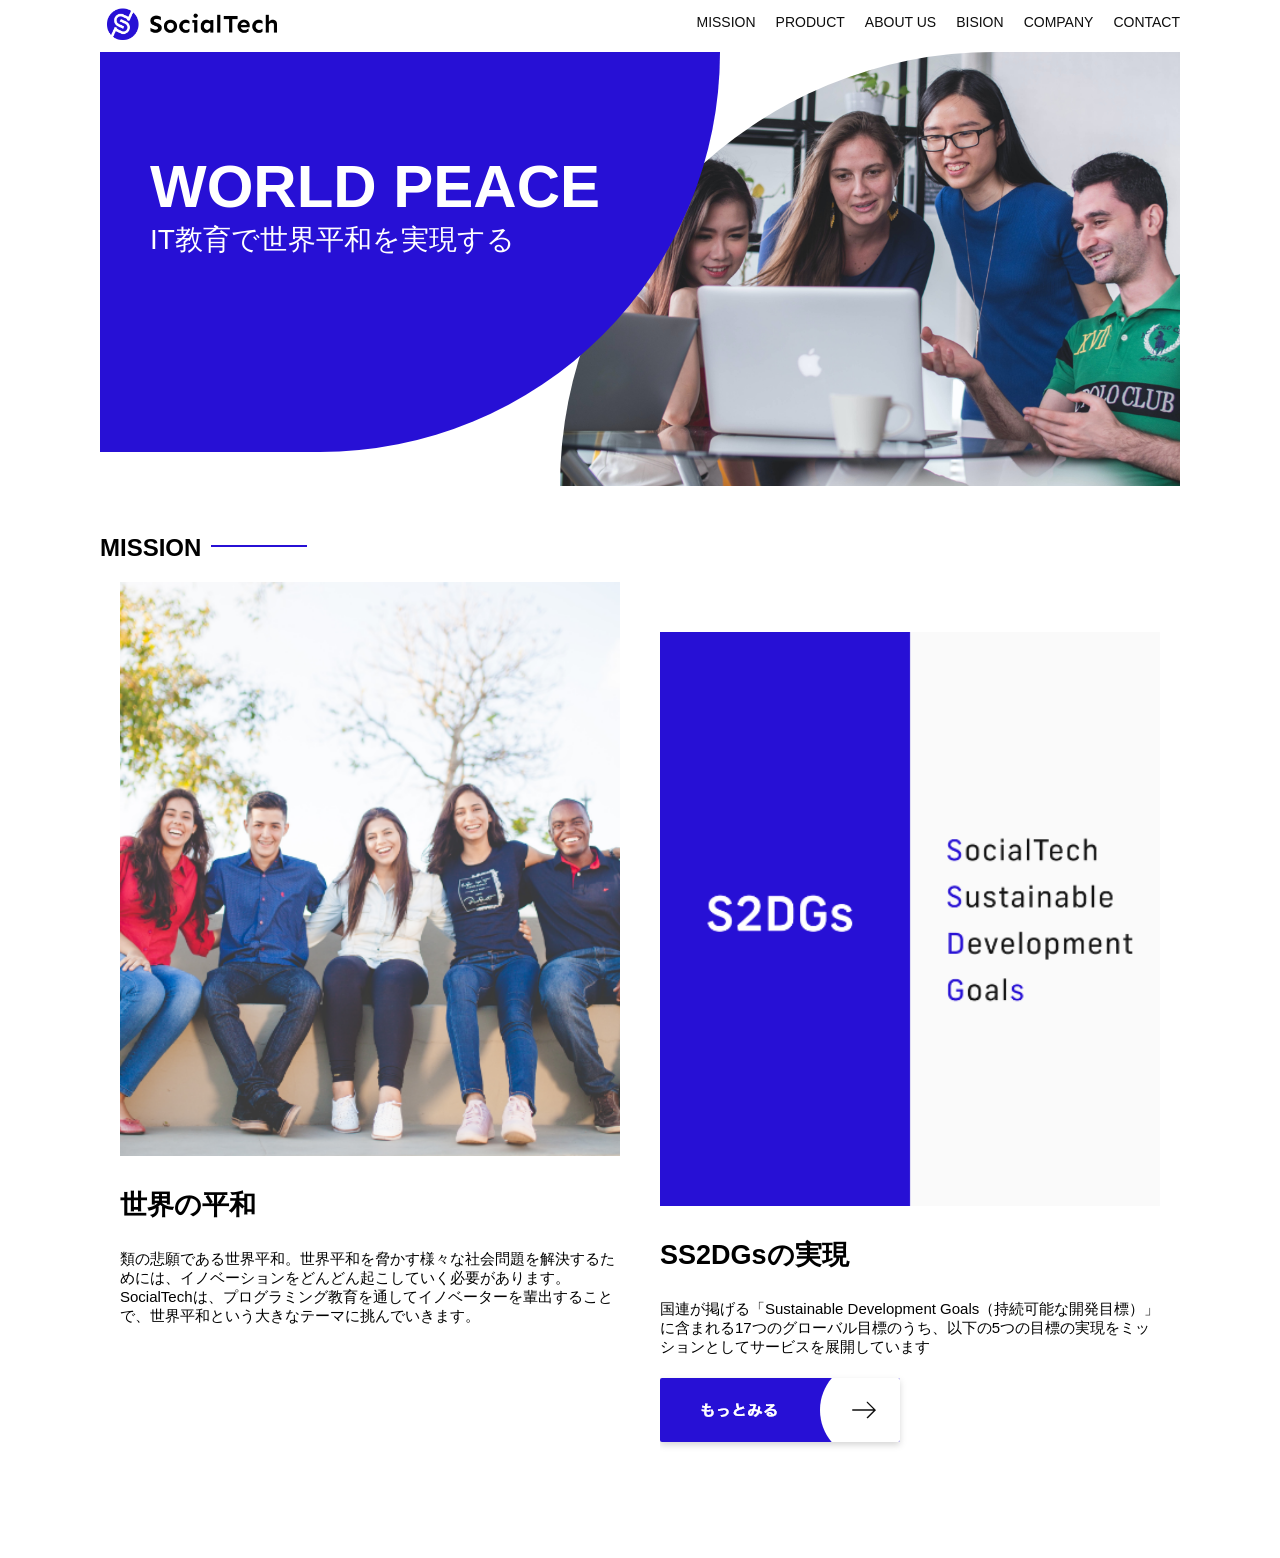
==== socialtech/index.html @ d29bf81c "Add files via upload" ====
<!DOCTYPE html>
<html>
  <head>
    <title>SocialTech</title>
    <meta charset="UTF-8">
    <meta name="description" content="SocialTechはEdTech業界のリーディングカンパニーを目指します。">
    <meta name="viewport" content="width=device-width, initial-scale=1.0">
    <link rel="stylesheet" href="style.css">
  </head>
  <body>
    <header>
      <a href="index.html" id="logo">
        <img src="images/logo.png" alt="トップページに戻る">  
      </a>
      <nav id="nav-pc">
        <ul>
          <li><a href="mission.html">MISSION</a></li>
          <li><a href="product.html">PRODUCT</a></li>
          <li><a href="index.html#aboutus">ABOUT US</a></li>
          <li><a href="index.html#vision">BISION</a></li>
          <li><a href="index.html#company">COMPANY</a></li>
          <li><a href="index.html#contact">CONTACT</a></li>
        </ul>
      </nav>
    </header>
    <main>
      <article>
        <!-- メインビジュアル -->
        <section id="main-visual">
          <div id="main-message">
            <h1>WORLD PEACE</h1>  
            <p>IT教育で世界平和を実現する</p>
          </div>
          <img src="images/index/index-main.png" alt="PCの周りに集まる多国籍の仲間たち">
        </section>
            <!--ミッション-->
        <section id="mission">
          <h2 class="index-h2">MISSION</h2>
          <div id="mission-flex">
            <div>
              <img id="mission-photo" src="images/index/index-mission.png" alt="屋外のベンチで写真を撮影する多国籍の仲間たち">
              <h3>世界の平和</h3>
              <p>
                類の悲願である世界平和。世界平和を脅かす様々な社会問題を解決するためには、イノベーションをどんどん起こしていく必要があります。SocialTechは、プログラミング教育を通してイノベーターを輩出することで、世界平和という大きなテーマに挑んでいきます。
              </p>
            </div>
            <div>
              <img id="s2dgs" src="images/index/s2dgs.png" alt="S2DGs">
              <h3>SS2DGsの実現</h3>
              <p>
                国連が掲げる「Sustainable Development Goals（持続可能な開発目標）」に含まれる17つのグローバル目標のうち、以下の5つの目標の実現をミッションとしてサービスを展開しています
              </p>
              <a href="mission.html">
                <img src="images/button-more.png" alt="もっとみる">
              </a>
            </div>
          </div>
        </section>
      </article>
    </main>

  </body>
</html>
---- socialtech/style.css ----
/* PC,スマホ共通スタイル */
*{
  box-sizing: border-box;
}

p{
  font-size: 15px;
}

body{
  max-width: 1080px;
  margin: 0 auto 0 auto;
  font-family: "Source Sans Pro", "Hiragino Kaku Gothic ProN", Meiryo, Arial, sans-serif;
}
/* ヘッダー */
header{
  display: flex;
  justify-content: space-between;
}
/* ナビゲーションのレイアウト */
#nav-pc{
  font-size: 14px;
}

#nav-pc ul{
  display: flex;
  padding-left: 0;
}
#nav-pc li{
  list-style: none;
}
/* ナビゲーションのリンクの装飾設定 */
#nav-pc a{
  text-decoration: none;
  margin-left: 20px;
  color: #0d0d0d;
}

#nav-pc a:hover{
  text-decoration: underline;
}
/* メインビジュアル*/
#main-visual{
  position:relative;
  height: 400px;
}

#main-message{
  position: absolute;
  top: 0;
  left: 0;
  background-color: #2710d5;
  color: #ffffff; 
  border-radius: 0 0 476px 0;
  max-width: 620px;
  width: 100%;
  height: 100%;
  z-index: 11;
}

#main-message > h1{
  font-size: 60px;
  margin: 100px 0 0 50px;
}
#main-message > p{
  font-size: 28px;
  margin: 0 0 0 50px;
}

#main-visual > img{
  max-width: 620px;
  border-radius: 476px 0 0 0 ;
  position: absolute;
  top: 0;
  right: 0;
  z-index: 10;
}

 /* 見出し */
 h2{
  margin: 40px 0 0 0;
 }

 h2::after{
  content: url("images/line.png");
  margin-left: 10px;
 }

 h3{
  font-size: 27px;
 }

 #mission{
  margin: 80px auto;
 }

 #mission-flex{
  display: flex;
 }

 #mission-flex >div{
  width: 50%;
  margin: 20px;
 }

#mission-photo{
  width: 100%;
}

#s2dgs{
  margin-top:50px;
  width: 100%;
}
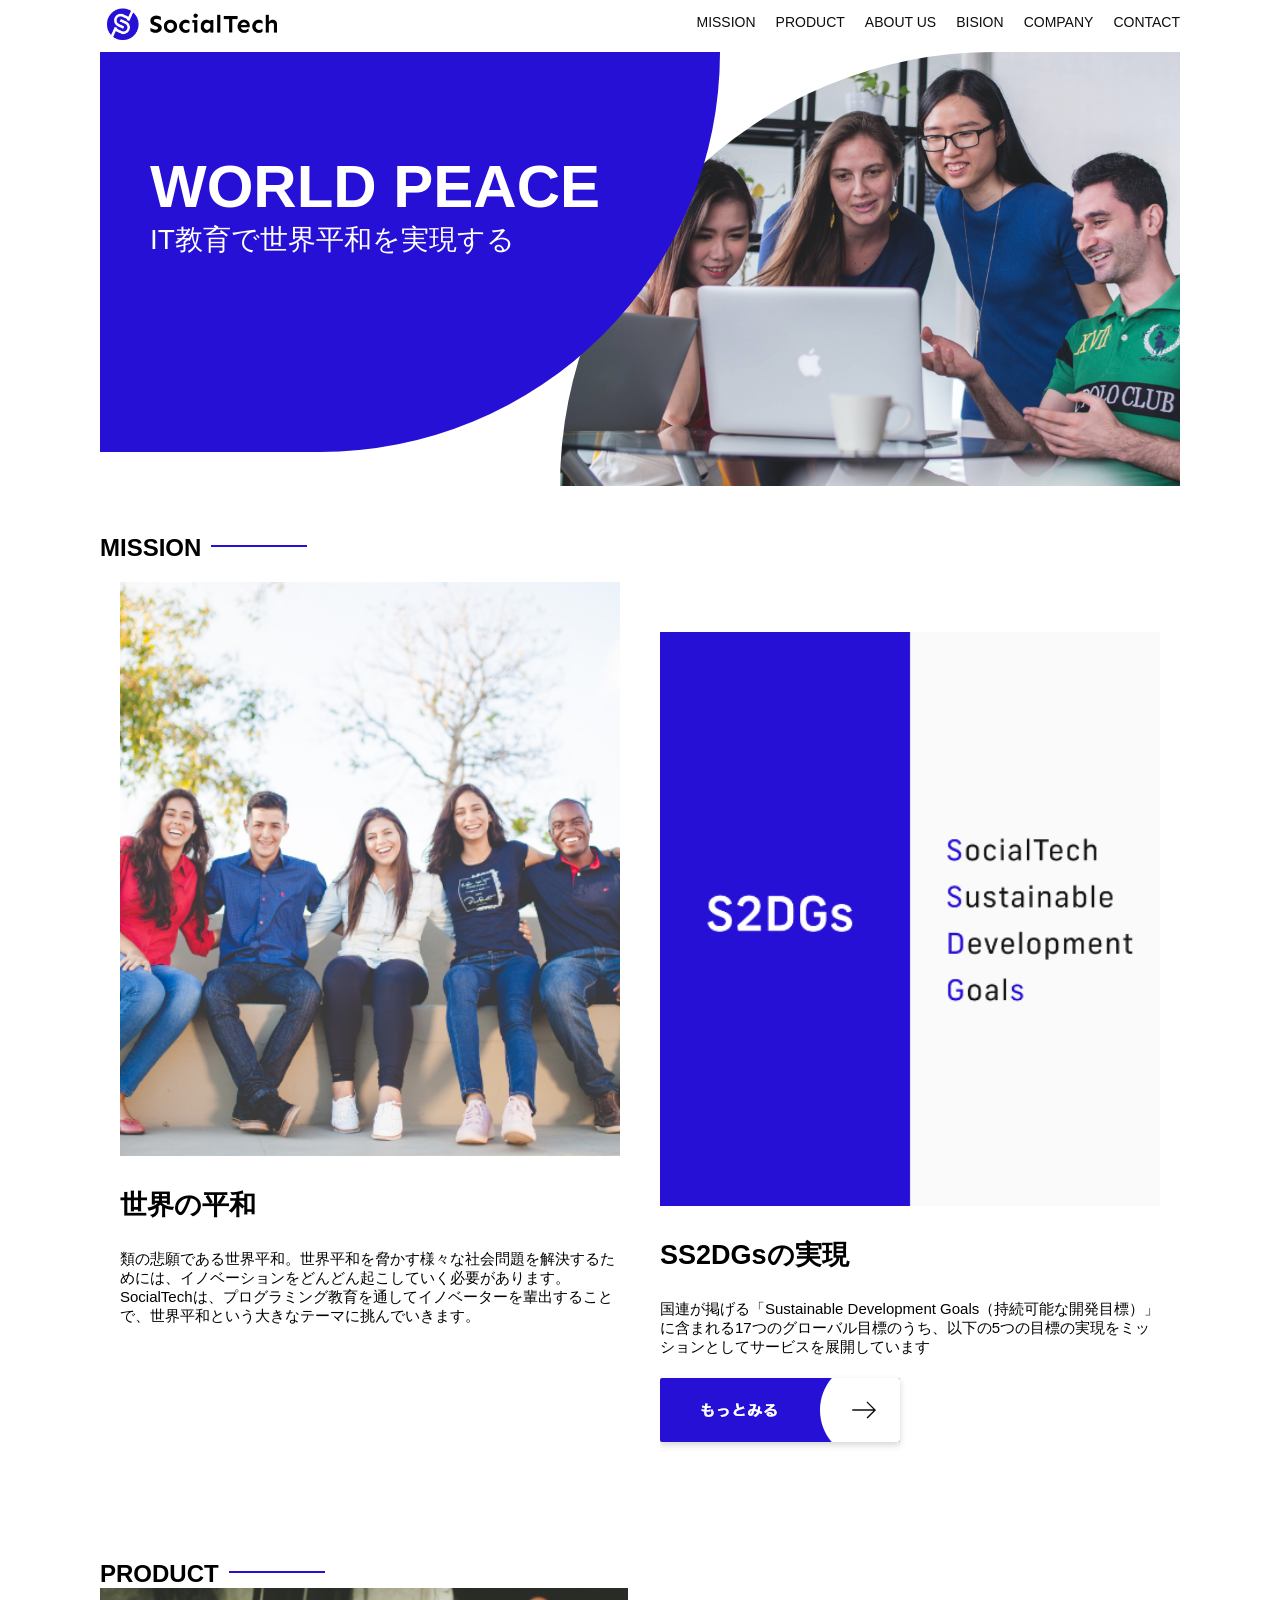
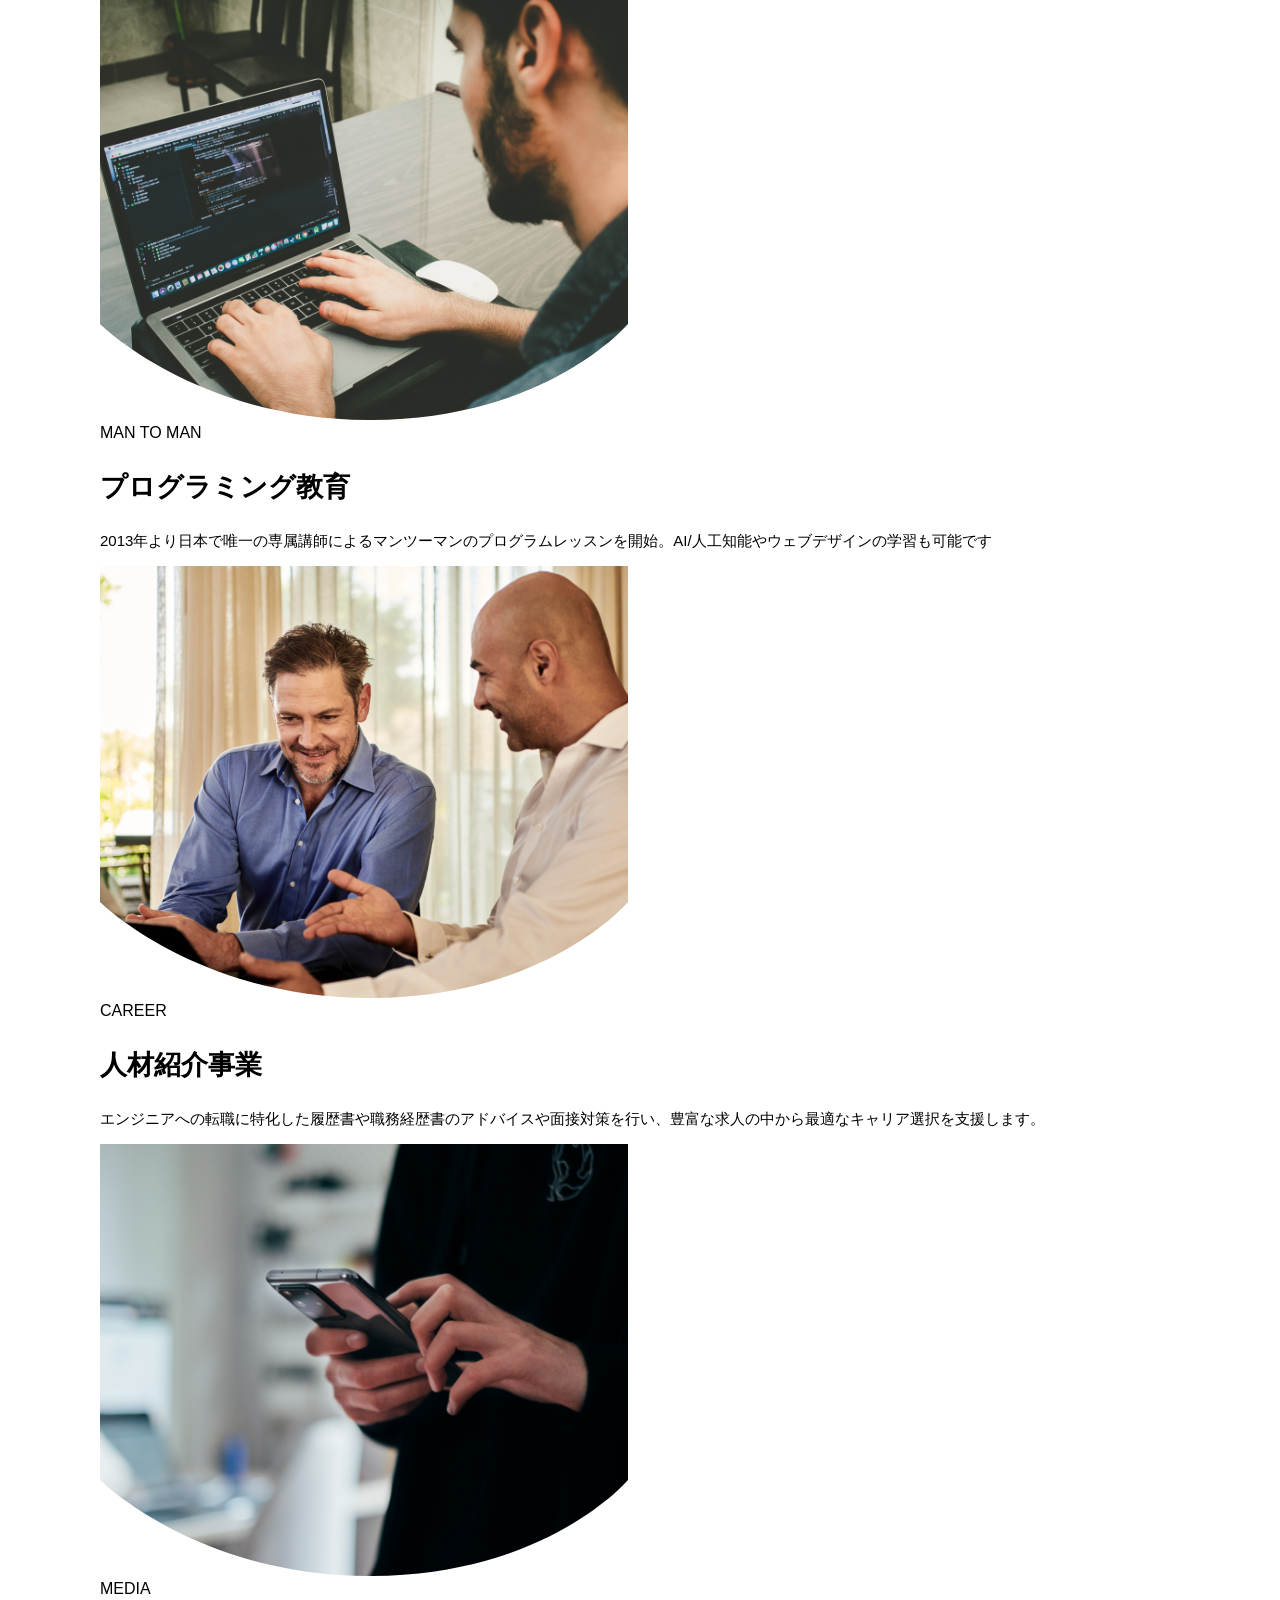
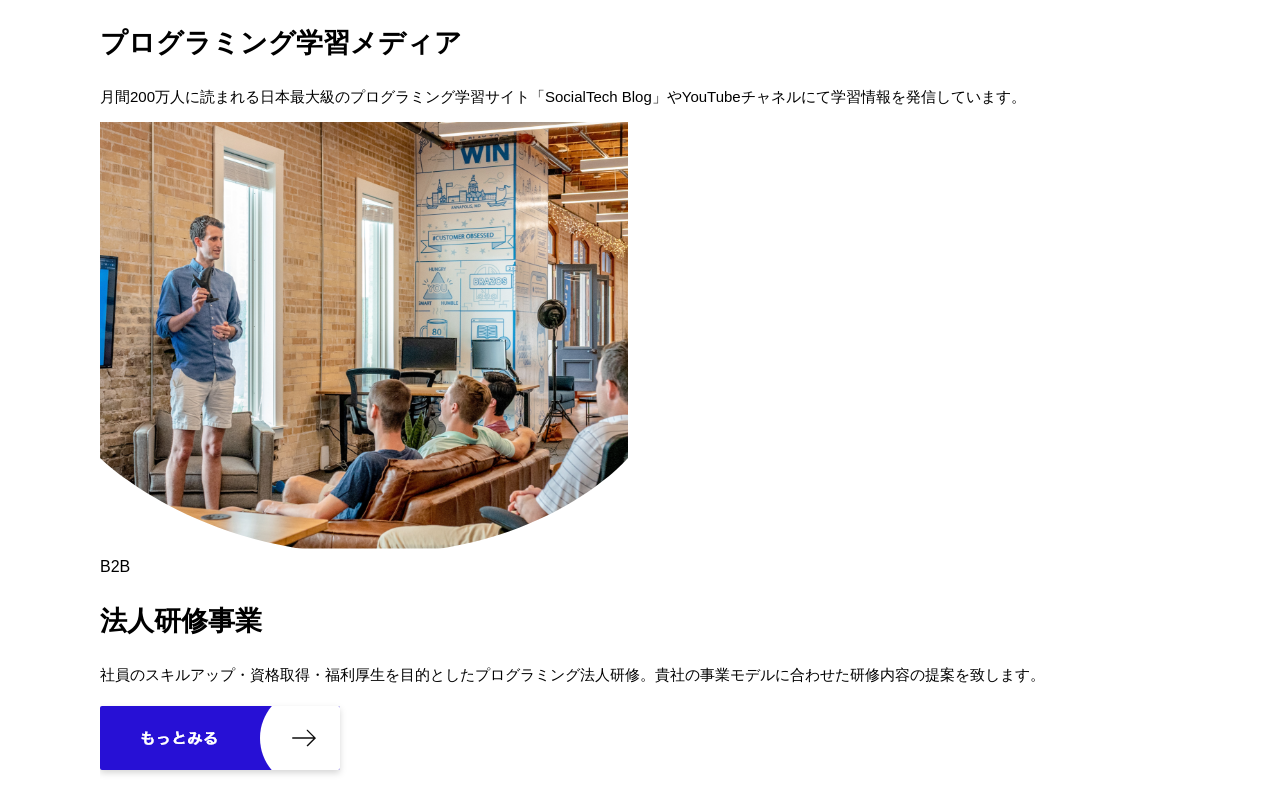
==== commit 117014c2: "プロダクト更新index.html" ====
--- a/socialtech/index.html
+++ b/socialtech/index.html
@@ -56,8 +56,55 @@
             </div>
           </div>
         </section>
+        <!--プロダクト-->
+        <section id="product">
+          <h2 class="index-h2">PRODUCT</h2>
+          <div class="product-flex">
+            <div id="product-left">
+              <div>
+                <img class="product-photo" src="images/index/index-mantoman.png" alt="PCでコードを書く男性">
+                <div class="product-explain">
+                  <span>MAN TO MAN</span>
+                  <h3>プログラミング教育</h3>
+                  <p>2013年より日本で唯一の専属講師によるマンツーマンのプログラムレッスンを開始。AI/人工知能やウェブデザインの学習も可能です</p>
+                </div>
+              </div>
+              <div>
+                <img class="product-photo" src="images/index/index-career.png" alt="笑顔で話し合う男性">
+                <div class="product-explain">
+                  <span>CAREER</span>
+                  <h3>人材紹介事業</h3>
+                  <p>エンジニアへの転職に特化した履歴書や職務経歴書のアドバイスや面接対策を行い、豊富な求人の中から最適なキャリア選択を支援します。</p>
+                </div>
+              </div>
+            </div>
+            <div id="product-right">
+              <div>
+                <img class="product-photo" src="images/index/index-media.png" alt="スマートフォンを操作する人">
+                <div class="product-explain">
+                  <span>MEDIA</span>
+                  <h3>プログラミング学習メディア</h3>
+                  <p>月間200万人に読まれる日本最大級のプログラミング学習サイト「SocialTech Blog」やYouTubeチャネルにて学習情報を発信しています。</p>
+                </div>
+              </div>
+              <div>
+                <img class="product-photo" src="images/index/index-b2b.png" alt="講演中の男性とそれを聴く人々">
+                <div class="product-explain">
+                  <span>B2B</span>
+                  <h3>法人研修事業</h3>
+                  <p>社員のスキルアップ・資格取得・福利厚生を目的としたプログラミング法人研修。貴社の事業モデルに合わせた研修内容の提案を致します。</p>
+                </div>
+              </div>
+            </div>
+          </div>
+          <div id="product-more">
+            <a href="product.html">
+              <img src="images/button-more.png" alt="もっとみる">
+            </a>
+          </div>
+        </section>
       </article>
     </main>
 
   </body>
-</html>+</html>
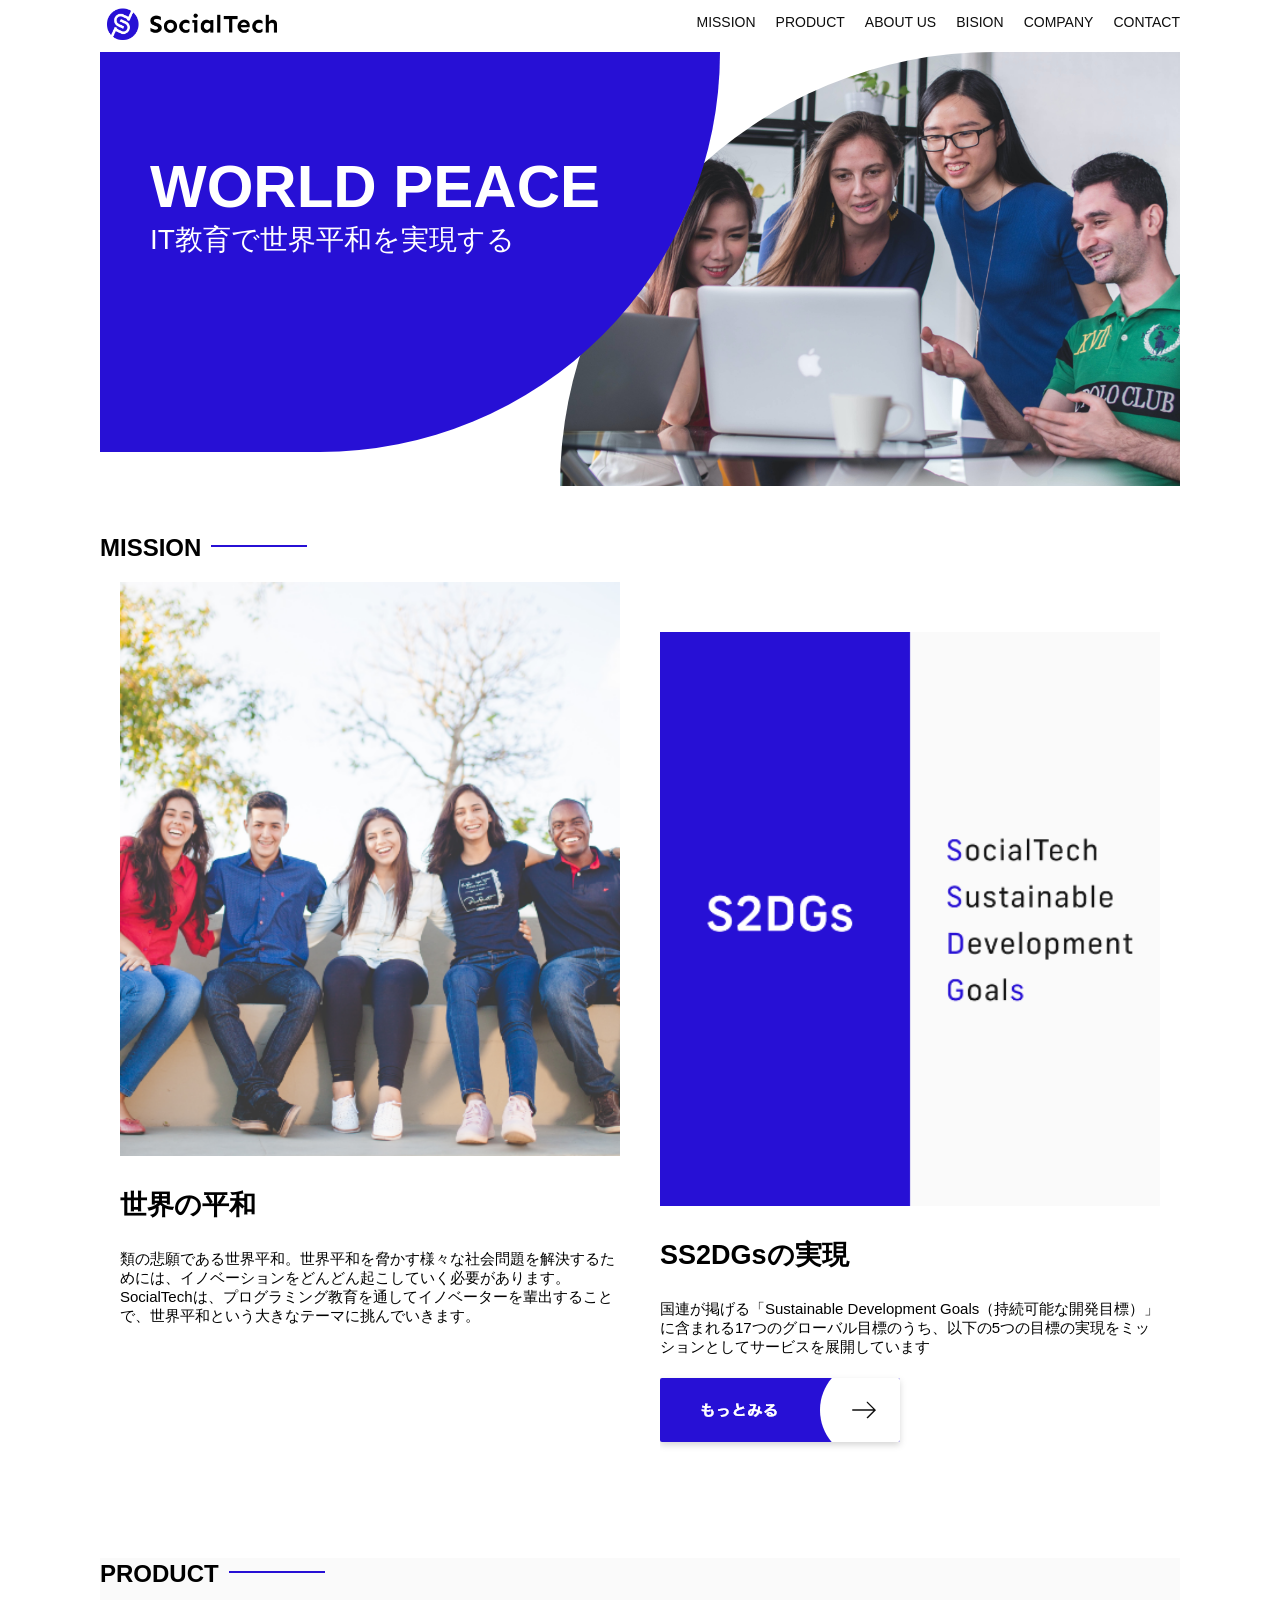
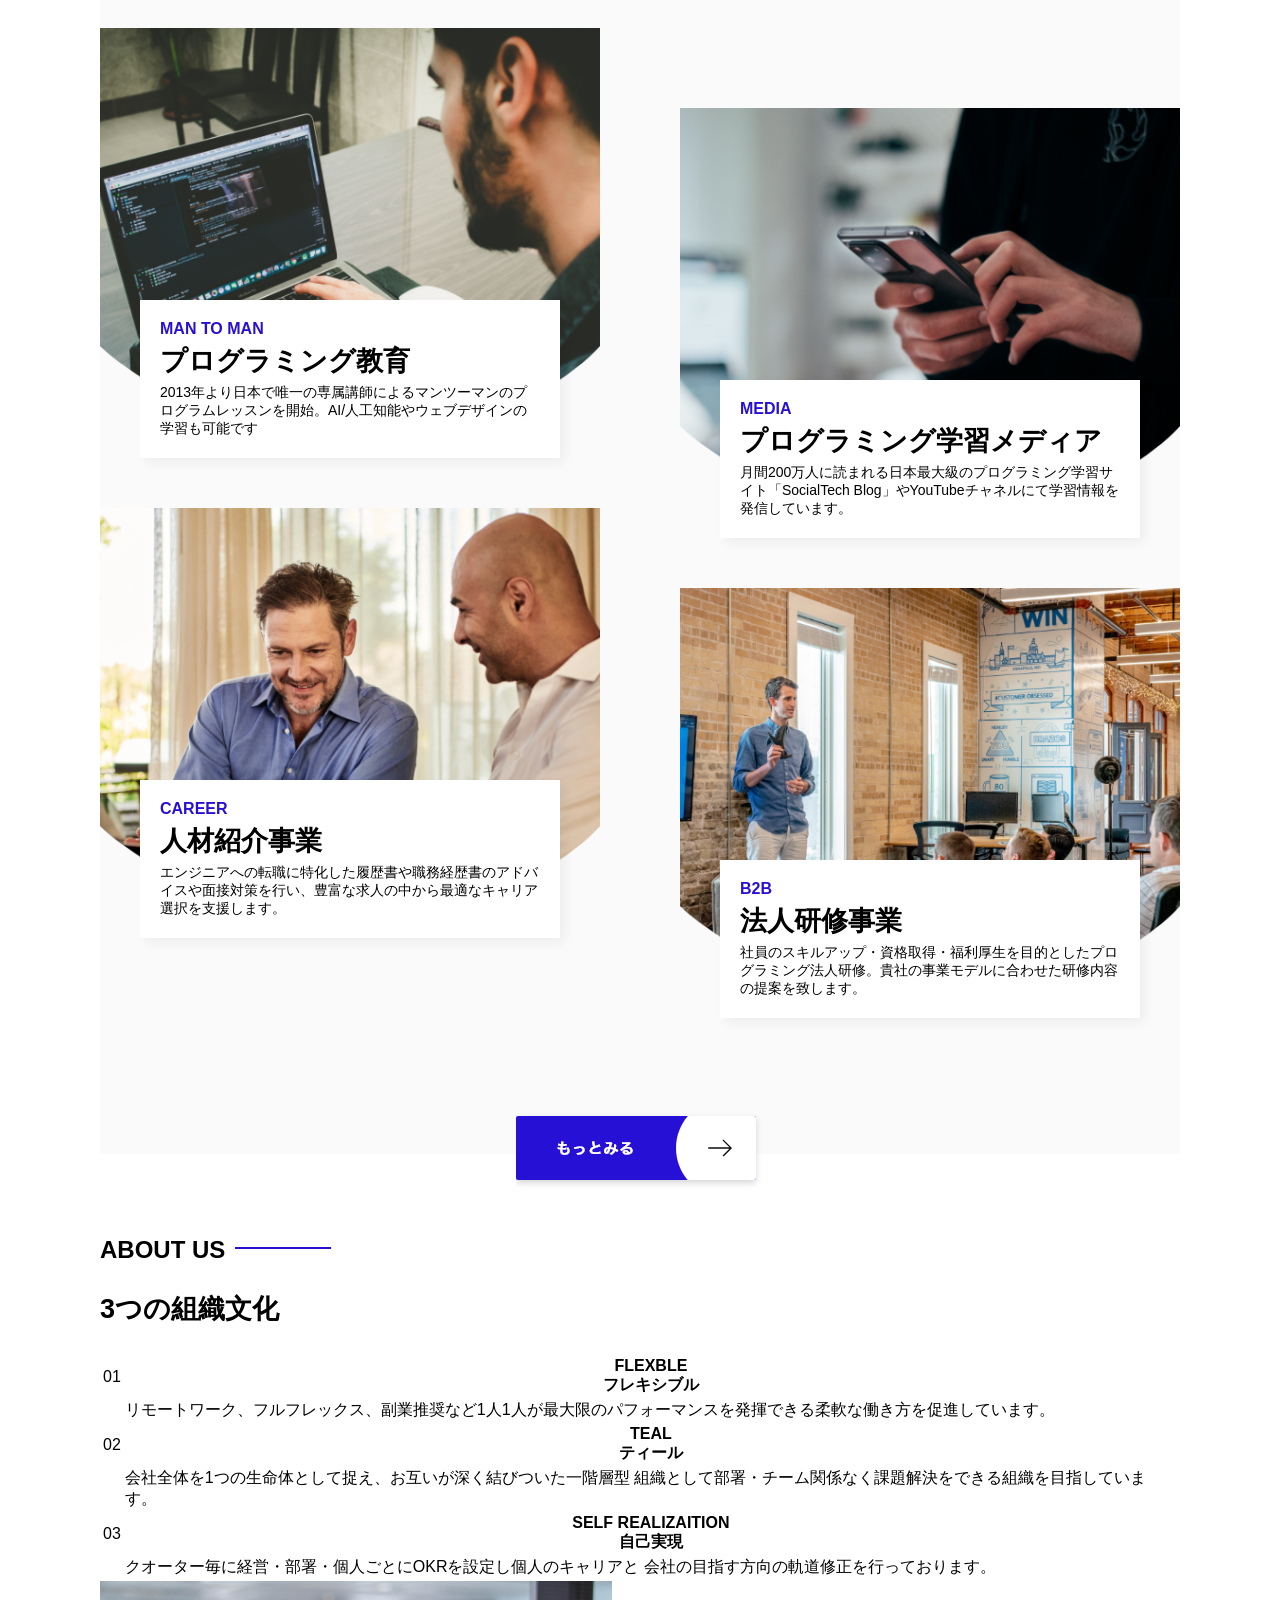
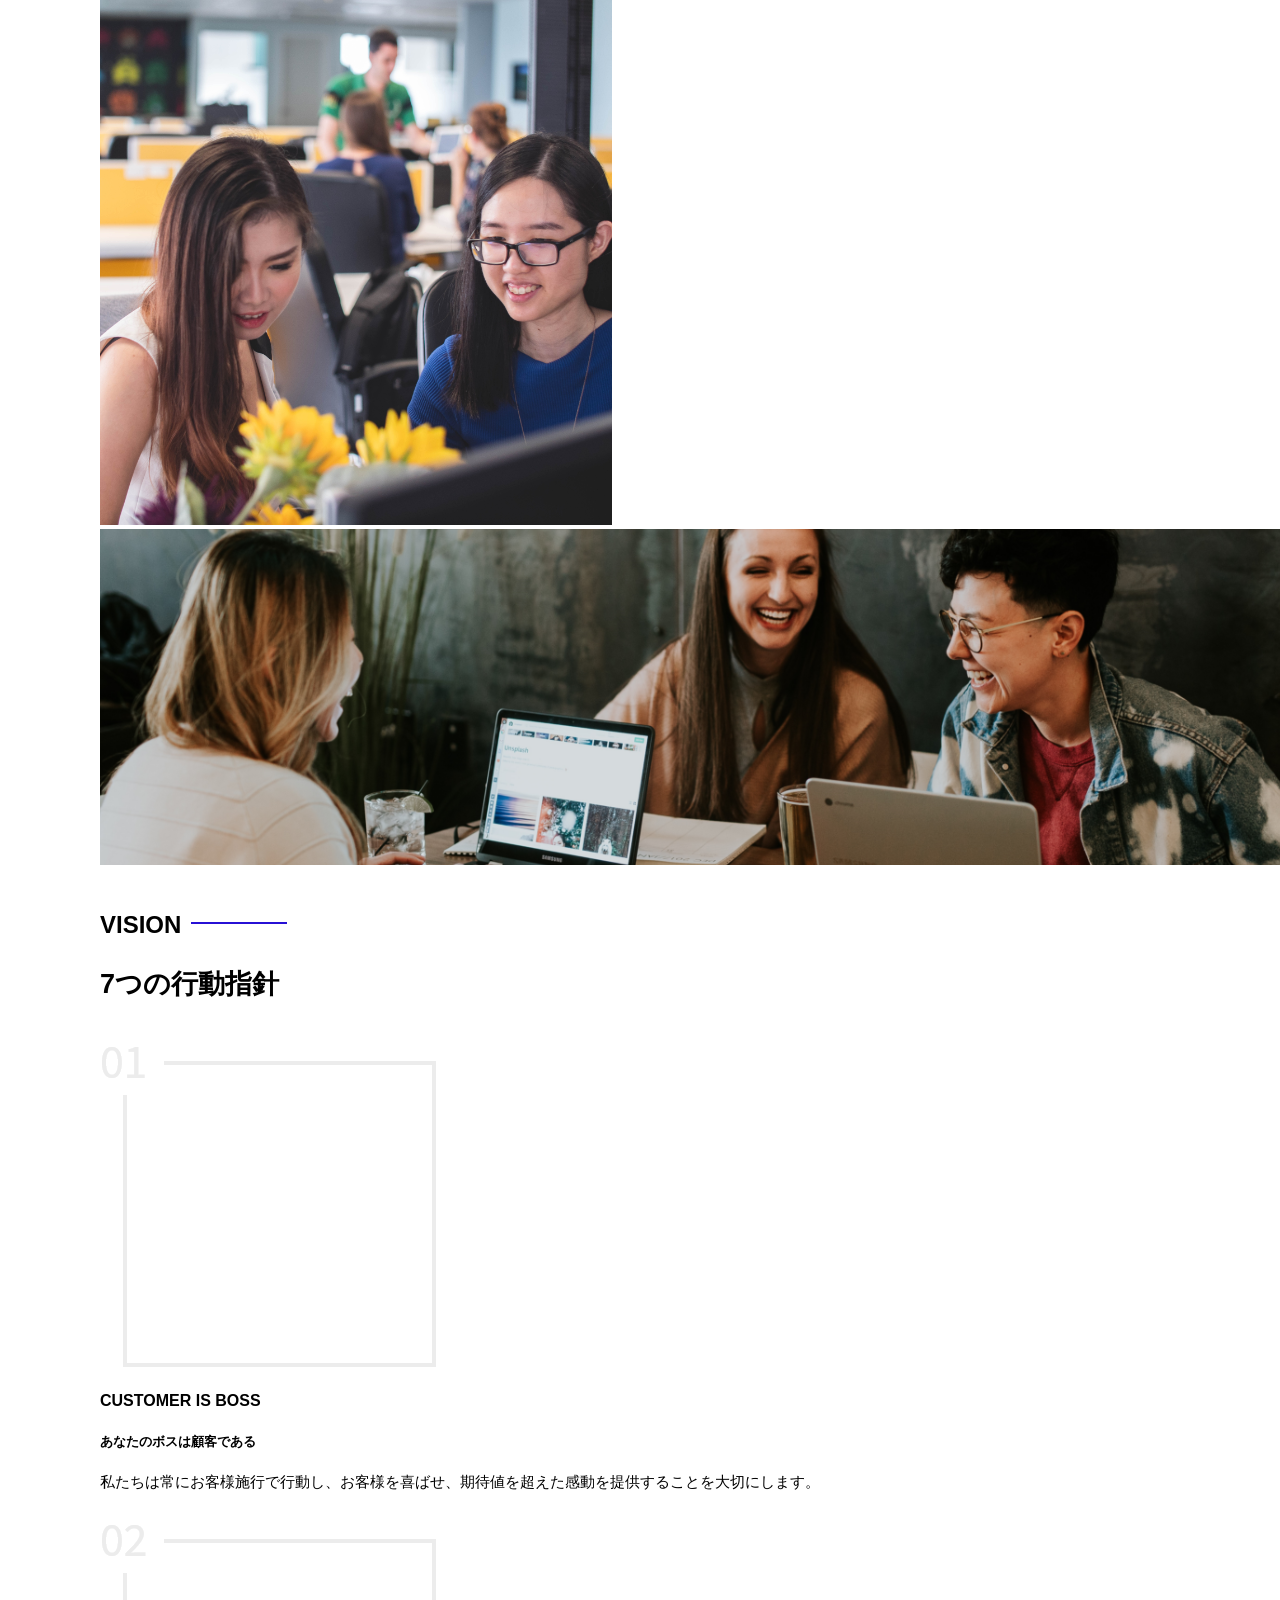
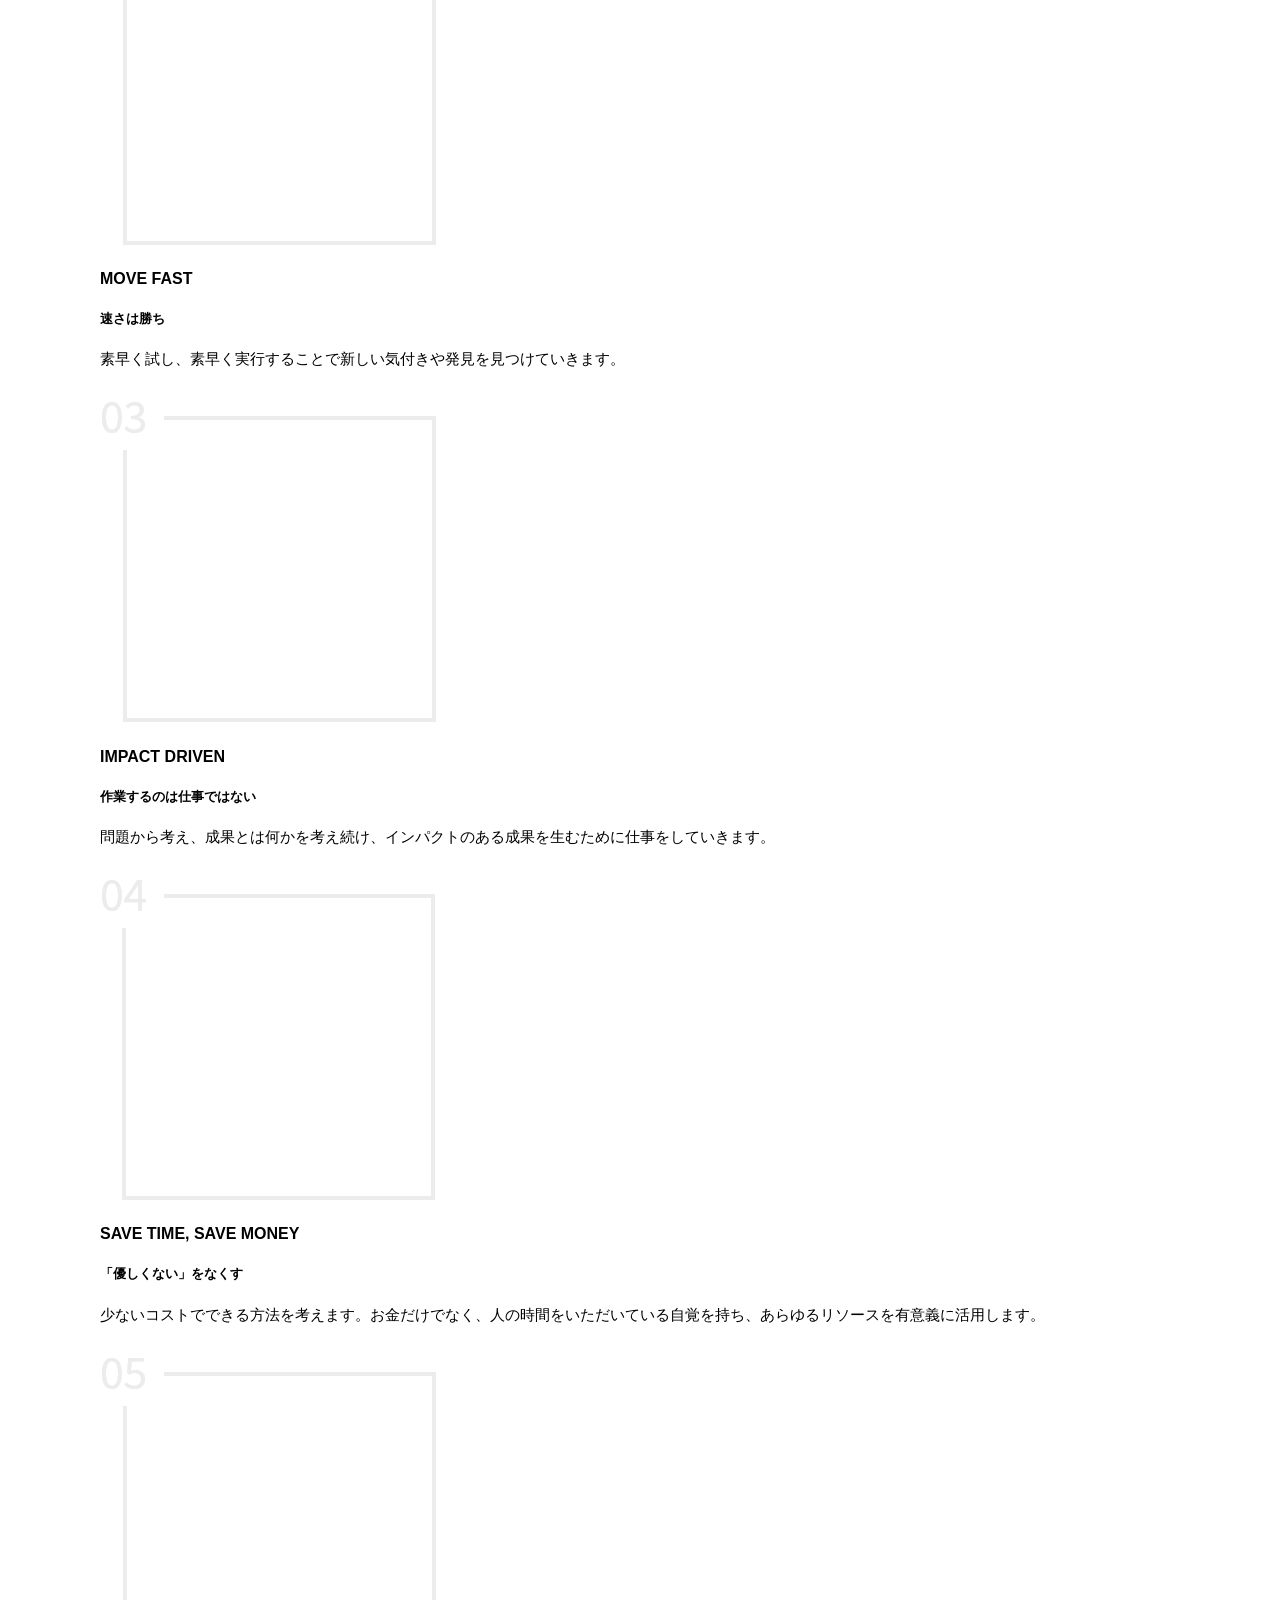
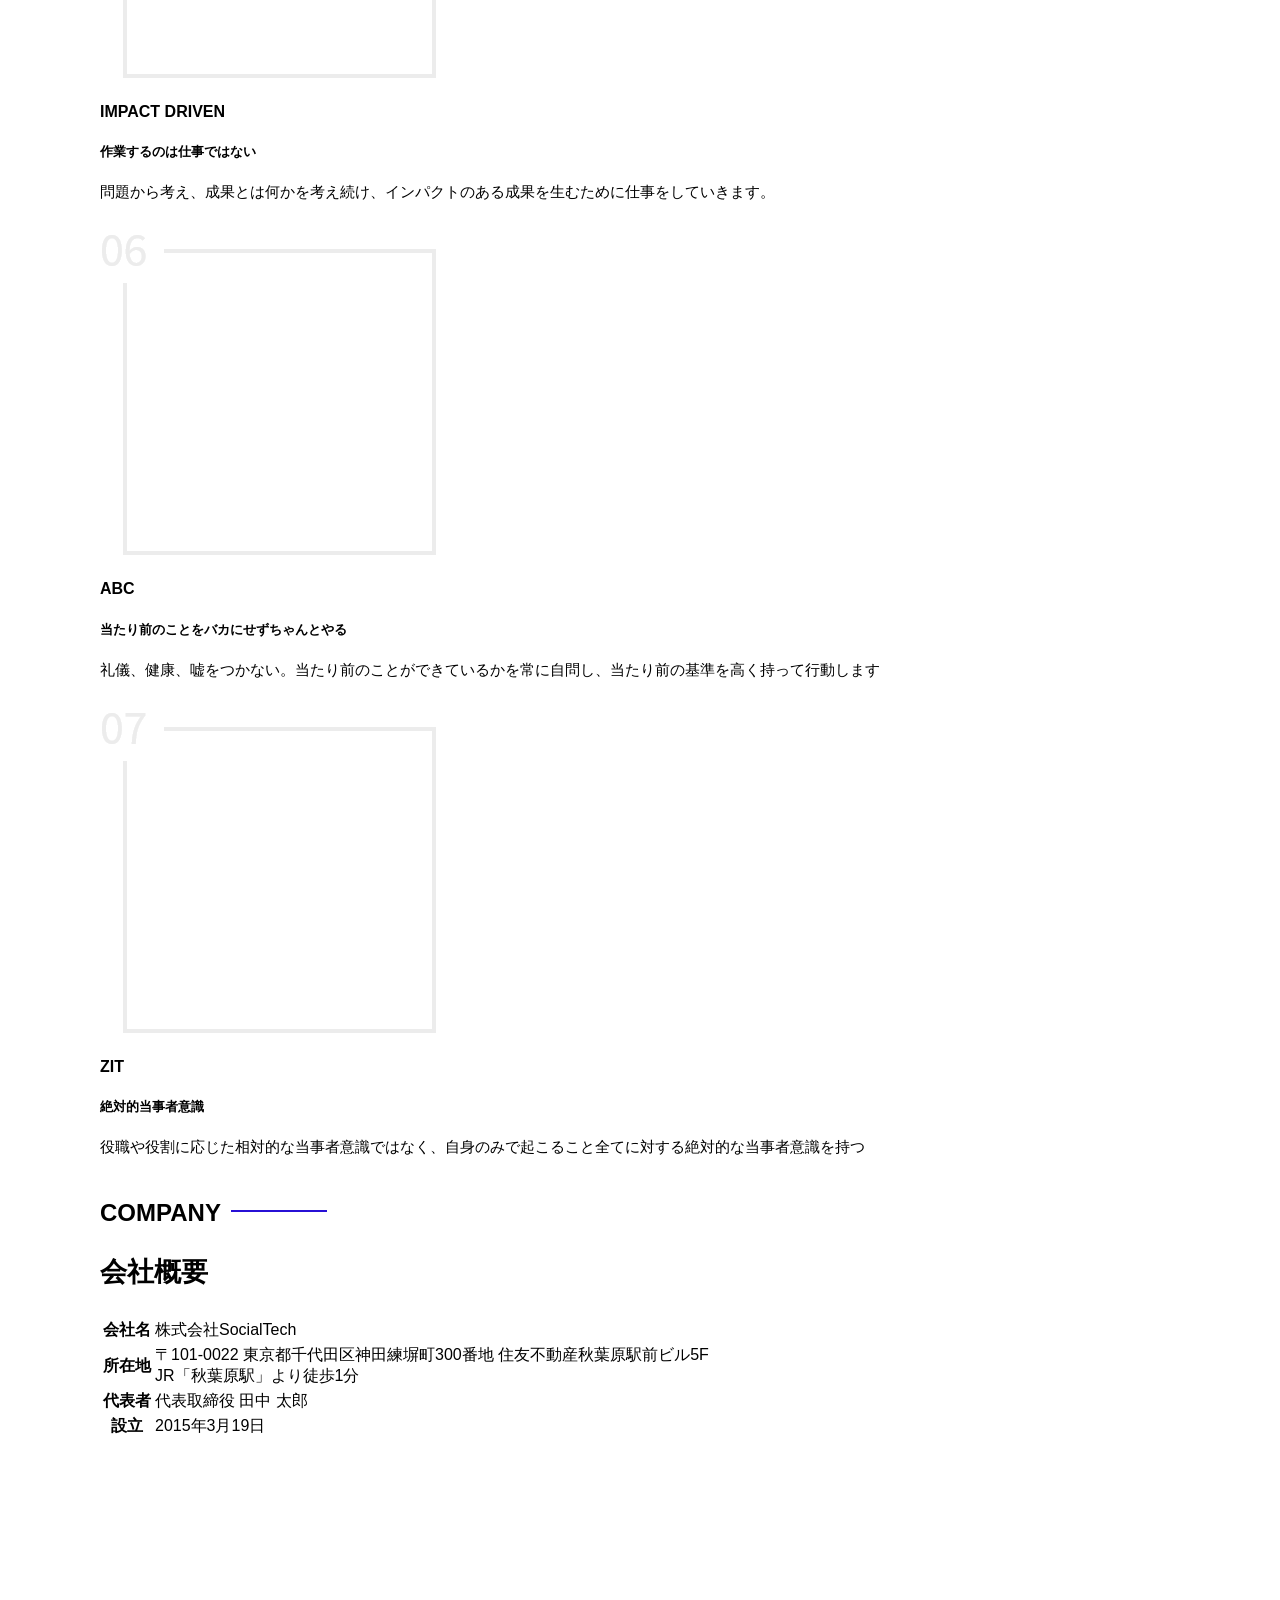
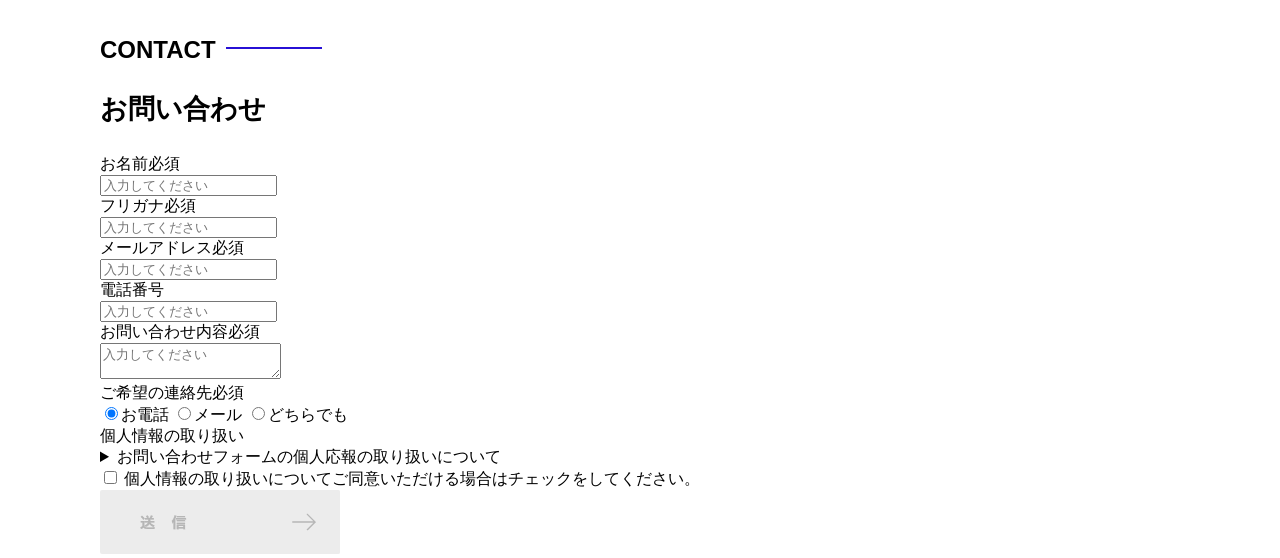
==== commit 083f0a8a: "お問い合わせフォーム の追加index.html" ====
--- a/socialtech/index.html
+++ b/socialtech/index.html
@@ -103,8 +103,246 @@
             </a>
           </div>
         </section>
+        <!-- ABOUT US -->
+         <section id="aboutus">
+          <h2 class="index-h2">ABOUT US</h2>
+          <h3>3つの組織文化</h3>
+          <div>
+            <table class="culture-table">
+              <tr>
+                <td class="culture-num">01</td>
+                <th><span class="culture-en">FLEXBLE</span><br>フレキシブル</th>
+              </tr>
+              <tr>
+                <td>
+
+                </td>
+                <td class="culture-description">リモートワーク、フルフレックス、副業推奨など1人1人が最大限のパフォーマンスを発揮できる柔軟な働き方を促進しています。</td>
+              </tr>
+              <tr>
+                <td class="culture-num">02</td>
+                <th><span class="culture-en">TEAL</span><br>ティール</th>
+              </tr>
+              <tr>
+                <td>
+
+                </td>
+                <td class="culture-description">会社全体を1つの生命体として捉え、お互いが深く結びついた一階層型 組織として部署・チーム関係なく課題解決をできる組織を目指しています。</td>
+              </tr>
+              <tr>
+                <td class="culture-num">03</td>
+                <th><span class="culture-en">SELF REALIZAITION</span><br>自己実現</th>
+              </tr>
+              <tr>
+                <td>
+
+                </td>
+                <td class="culture-description">クオーター毎に経営・部署・個人ごとにOKRを設定し個人のキャリアと 会社の目指す方向の軌道修正を行っております。</td>
+              </tr>
+            </table>
+            <img class="culture-img" src="images/index/index-aboutus1.png" alt="笑顔で話し合う二人の女性">
+          </div>
+          <img class="culture-img2" src="images/index/index-aboutus2.png" alt="笑顔で話し合う3人の男女">
+          <!-- VISION -->
+           <section id="vision">
+            <h2 class="index-h2">VISION</h2>
+            <h3>7つの行動指針</h3>
+            <div>
+              <div class="vision-box">
+                <img src="images/index/vision-01.png" alt="01">
+                <div>
+                  <h4>CUSTOMER IS BOSS</h4>
+                  <h5>あなたのボスは顧客である</h5>
+                  <p>私たちは常にお客様施行で行動し、お客様を喜ばせ、期待値を超えた感動を提供することを大切にします。</p>
+                </div>
+              </div>
+              <div class="vision-box">
+                <img src="images/index/vision-02.png" alt="02">
+                <div>
+                  <h4>MOVE FAST</h4>
+                  <h5>速さは勝ち</h5>
+                  <p>素早く試し、素早く実行することで新しい気付きや発見を見つけていきます。</p>
+                </div>
+              </div>
+              <div class="vision-box">
+                <img src="images/index/vision-03.png" alt="03">
+                <div>
+                  <h4>IMPACT DRIVEN</h4>
+                  <h5>作業するのは仕事ではない</h5>
+                  <p>問題から考え、成果とは何かを考え続け、インパクトのある成果を生むために仕事をしていきます。</p>
+                </div>
+              </div>
+              <div class="vision-box">
+                <img src="images/index/vision-04.png" alt="04">
+                <div>
+                  <h4>SAVE TIME, SAVE MONEY</h4>
+                  <h5>「優しくない」をなくす</h5>
+                  <p>少ないコストでできる方法を考えます。お金だけでなく、人の時間をいただいている自覚を持ち、あらゆるリソースを有意義に活用します。</p>
+                </div>
+              </div>
+              <div class="vision-box">
+                <img src="images/index/vision-05.png" alt="05">
+                <div>
+                  <h4>IMPACT DRIVEN</h4>
+                  <h5>作業するのは仕事ではない</h5>
+                  <p>問題から考え、成果とは何かを考え続け、インパクトのある成果を生むために仕事をしていきます。</p>
+                </div>
+              </div>
+              <div class="vision-box">
+                <img src="images/index/vision-06.png" alt="06">
+                <div>
+                  <h4>ABC</h4>
+                  <h5>当たり前のことをバカにせずちゃんとやる</h5>
+                  <p>礼儀、健康、嘘をつかない。当たり前のことができているかを常に自問し、当たり前の基準を高く持って行動します</p>
+                </div>
+              </div>
+              <div class="vision-box">
+                <img src="images/index/vision-07.png" alt="07">
+                <div>
+                  <h4>ZIT</h4>
+                  <h5>絶対的当事者意識</h5>
+                  <p>役職や役割に応じた相対的な当事者意識ではなく、自身のみで起こること全てに対する絶対的な当事者意識を持つ</p>
+                </div>
+              </div>
+            </div>
+           </section>
+         </section>
+         <!-- COMPANY -->
+          <section id="company">
+            <h2 class="index-h2">COMPANY</h2>
+            <h3>会社概要</h3>
+            <table id="company-table">
+              <tr>
+                <th class="tableheader tableheader-first">会社名</th>
+                <td class="cell cell-first">株式会社SocialTech</td>
+              </tr>
+              <tr>
+                <th class="tableheader">所在地</th>
+                <td class="cell">〒101-0022 東京都千代田区神田練塀町300番地 住友不動産秋葉原駅前ビル5F<br>JR「秋葉原駅」より徒歩1分</td>
+              </tr>
+              <tr>
+                <th class="tableheader">代表者</th>
+                <td class="cell">代表取締役 田中 太郎</td>
+              </tr>
+              <tr>
+                <th class="tableheader">設立</th>
+                <td class="cell">2015年3月19日</td>
+              </tr>
+            </table>
+            <iframe
+             src="https://www.google.com/maps/embed?pb=!1m18!1m12!1m3!1d3240.0688551336807!2d139.7720776771055!3d35.69992317258124!2m3!1f0!2f0!3f0!3m2!1i1024!2i768!4f13.1!3m3!1m2!1s0x60188fee13660e23%3A0x77137876edf742ac!2z5L2P5Y-L5LiN5YuV55Sj56eL6JGJ5Y6f6aeF5YmN44OT44Or!5e0!3m2!1sja!2sjp!4v1704858013291!5m2!1sja!2sjp"
+             style="border: 0" allowfullscreen="" loading="lazy">              
+            </iframe>
+          </section>
+          <!-- お問い合わせフォーム -->
+          <section id="contact">
+            <h2 class="index-h2">CONTACT</h2>
+            <h3>お問い合わせ</h3>
+            <form>
+              <div>
+                <div class="contact-heading">
+                  <label class="contact-label">お名前<span class="contact-span">必須</span></label>
+                </div>
+                <div>
+                  <input type="text" name="name" placeholder="入力してください" class="contact-textbox">
+                </div>
+              </div>
+              <div>
+                <div class="contact-heading">
+                  <label class="contact-label">フリガナ<span class="contact-span">必須</span></label>
+                </div>
+                <div>
+                  <input type="text" name="hurigana" placeholder="入力してください" class="contact-textbox">
+                </div>
+              </div>
+              <div>
+                <div class="contact-heading">
+                  <label class="contact-label">メールアドレス<span class="contact-span">必須</span>
+                  </label>
+                </div>
+                <div>
+                  <input type="text" name="email" placeholder="入力してください" class="contact-textbox">
+                </div>
+              </div>
+              <div>
+                <div class="contact-heading">
+                  <label class="contact-label">電話番号</label>
+                </div>
+                <div>
+                  <input type="text" name="tel" placeholder="入力してください" class="contact-textbox">
+                </div>
+              </div>
+              <div>
+                <div class="contact-heading">
+                  <label class="contact-label">お問い合わせ内容<span class="contact-span">必須</span></label>
+                </div>
+                <div>
+                  <textarea class="contact-texarea" placeholder="入力してください" name="message"></textarea>
+                </div>
+              </div>
+              <div>
+                <div class="contact-heading">
+                  <label class="contact-label">ご希望の連絡先<span class="contact-span">必須</span></label>
+                </div>
+              </div>
+              <div>
+                <input class="radiobutton" type="radio" value="tel" name="contact" checked><label>お電話</label>
+                <input class="radiobutton" type="radio" value="mail" name="contact" ><label>メール</label>
+                <input class="radiobutton" type="radio" value="both" name="contact" ><label>どちらでも</label>
+              </div>
+              <div>
+                <div class="contact-heading">
+                  <label class="contact-label">個人情報の取り扱い</label>
+                </div>
+                <div>
+                  <details>
+                    <summary>お問い合わせフォームの個人応報の取り扱いについて</summary>
+                    <div>
+                      <dl>
+                        <dt>１．組織の名称または氏名</dt>
+                        <dd>株式会社SocialTech</dd>
+                        <dt>２．個人情報保護管理者（若しくはその代理人）の氏名又は職名、所属および連絡先</dt>
+                        <dd>
+                          <p>鈴木 一郎 コーポレート部</p>
+                          <p>メールアドレス：samurai@example.com</p>
+                          <p>TEL:03-124-5678</p>
+                        </dd>
+                        <dt>３．個人情報の利用目的</dt>
+                        <dd>
+                          <ul>
+                            <li>本サービスおよび本サービスに関連する情報の提供またはそれらに関する連絡のため</li>
+                            <li>ユーザーの本人確認のため</li>
+                            <li>当社サービスのご案内の為</li>
+                            <li>当社の商品等の広告または宣伝（電子メールによるものを含むものとします。</li>
+                          </ul>
+                        </dd>
+                        <dt>４．個人情報取扱業務の委託</dt>
+                        <dd>故人応報の取扱業務の全部または一部を外部に業務委託する場合があります。その際、弊社は、個人情報を適切に保護できる管理体制を敷き実行していることを条件として委託先を厳選したうえで、機密保持契約を委託先と締結し、お客様の個人情報を厳密に管理させます</dd>
+                        <dt>５．個人情報の開示等の請求 </dt>
+                        <dd>
+                          お客様は、弊社に対してご自身の個人情報の開示等（利用目的の通知、開示、内容の訂正・追加・削除、利用の停止または消去、第三者への提供の停止）に関して、当社問合わせ窓口に申し出ることができます。<br>
+                          その際、弊社はお客様ご本人を確認させていただいたうえで、合理的な期間内に対応いたします。<br>
+                          なお、個人情報に関する弊社問合わせ先は、次の通りです。
+                        </dd>
+                        <dd>
+                          <p>株式会社SocialTech　個人情報問合せ窓口</p>
+                          <p>〒150-0043　東京都千代田区神田練塀町300番地 住友不動産秋葉原駅前ビル5F</p>
+                          <p>メールアドレス：samurai@example.com　TEL：03-1234-5678</p>
+                        </dd>
+
+                        <dt>６．個人情報を提供されることの任意制について</dt>
+                        <dd>お客様ご自身の個人情報を弊社に提供されるか否かは、お客様のご判断によりますが、もしご提供されない場合には、適切なサービスが提供できない場合がありますので予めご了承ください</dd>
+                      </dl>
+                    </div>
+                  </details>
+                  <input type="checkbox" name="agree">
+                  <span>個人情報の取り扱いについてご同意いただける場合はチェックをしてください。</span>
+                </div>
+              </div>
+              <input type="image" src="images/button-submit.png" alt="送信する">
+            </form>
+          </section>
       </article>
     </main>
-
   </body>
 </html>
--- a/socialtech/style.css
+++ b/socialtech/style.css
@@ -111,3 +111,79 @@
   margin-top:50px;
   width: 100%;
 }
+
+        /* <!--プロダクト--> */
+
+#product{
+  background-color: #fafafa;
+  margin: 80px 0 80px 0;
+  padding-inline: 10px 40px 0px 40px;
+}
+
+.product-flex{
+  margin-top: 40px;
+  display: flex;
+}
+
+#product-left{
+  width: 50%;
+  margin-right: 20px;
+}
+
+#product-right{
+  width: 50%;
+  margin-left: 20px;
+  margin-top: 80px;
+}
+
+#product-left > div{
+  position: relative;
+  height: 480px;
+  margin-right: 20px;
+}
+
+#product-right > div{
+  position: relative;
+  height: 480px;
+  margin-left: 20px;
+}
+
+.product-photo{
+  width: 100%;
+}
+
+.product-explain{
+  background-color: #ffffff;
+  position: absolute;
+  left: 0;
+  bottom: 50px;
+  margin: 0 40px 0 40px;
+  padding: 20px;
+  box-shadow: 5px 5px 10px rgba(0, 0, 0, 0.05);
+}
+
+.product-explain > span{
+  color: #2710d5;
+  font-weight: bold;
+  font-size: 16px;
+  margin: 0;
+}
+
+.product-explain > h3{
+  margin: 5px 0 5px 0;
+}
+
+.product-explain >p{
+  font-size: 14px;
+  margin: 0;
+}
+
+#product-more{
+  text-align: center
+}
+
+
+#product-more > a{
+  position: relative;
+  bottom: -42px;
+}
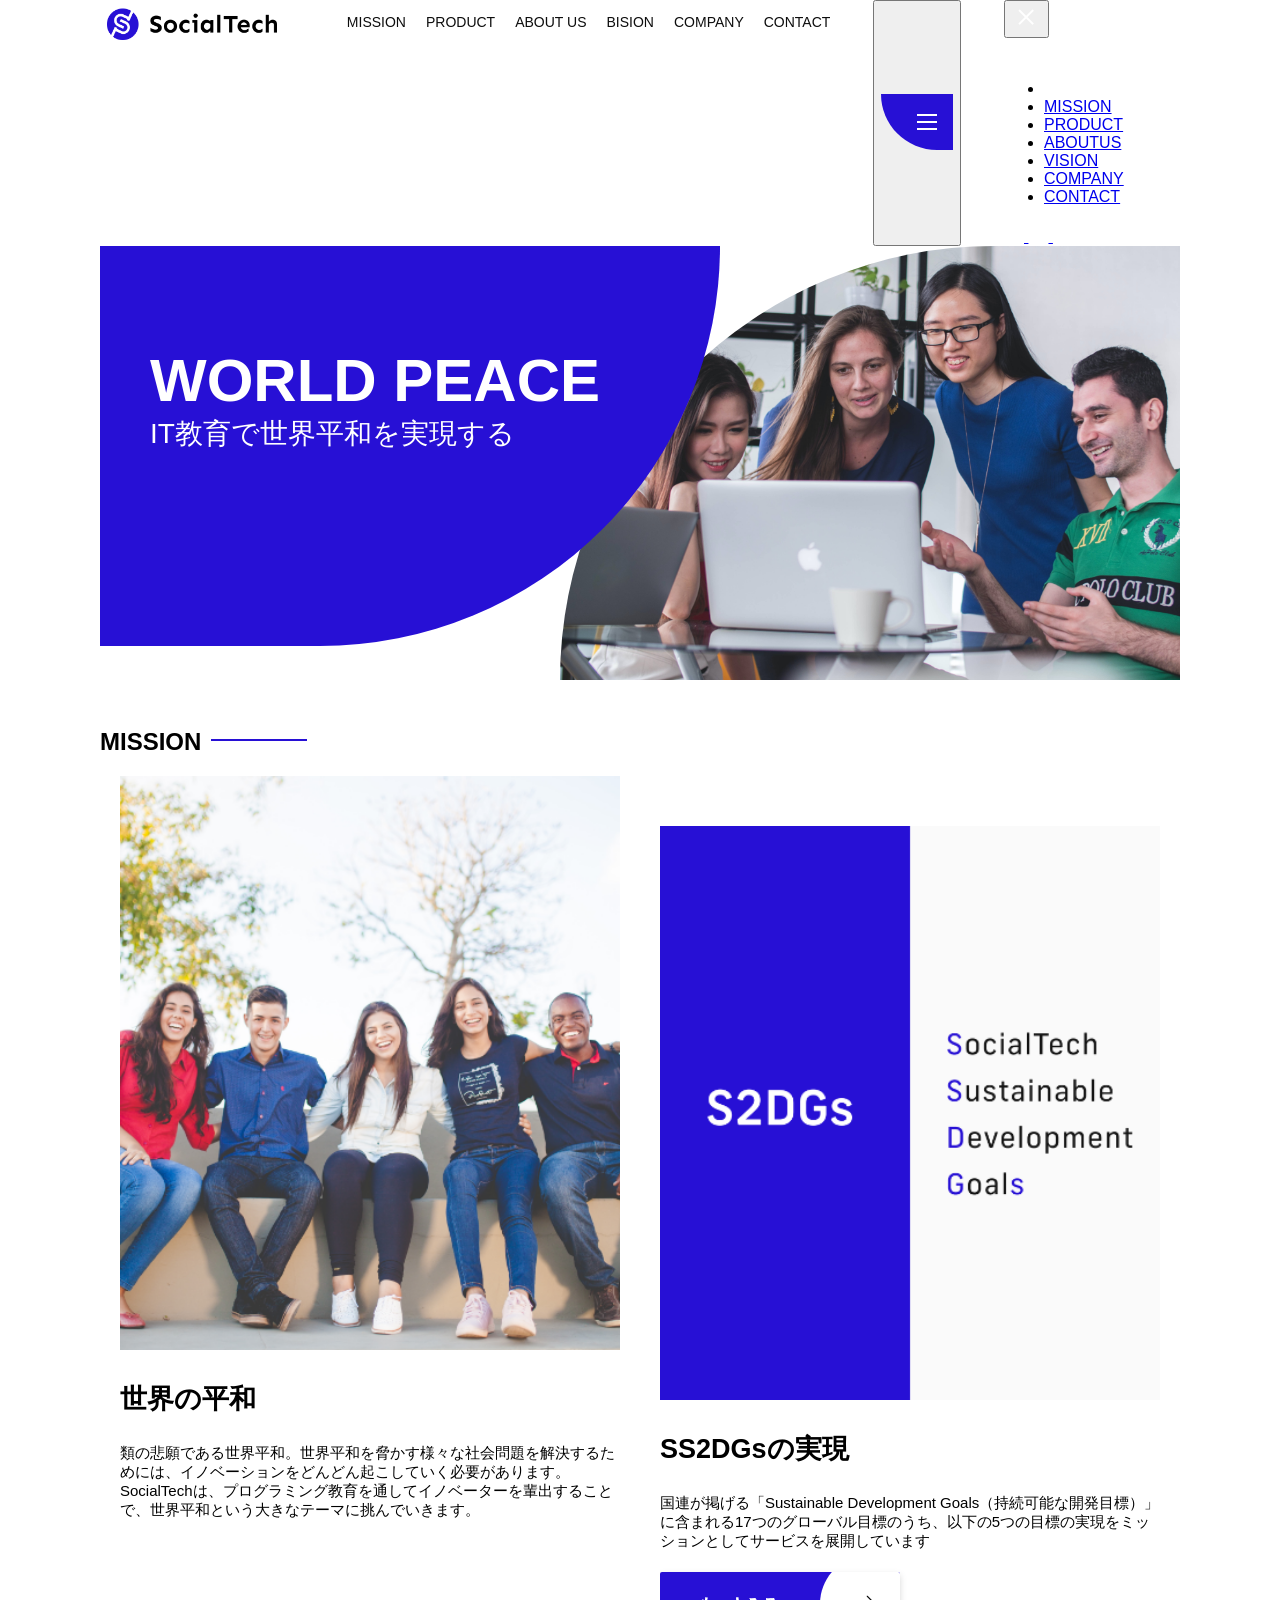
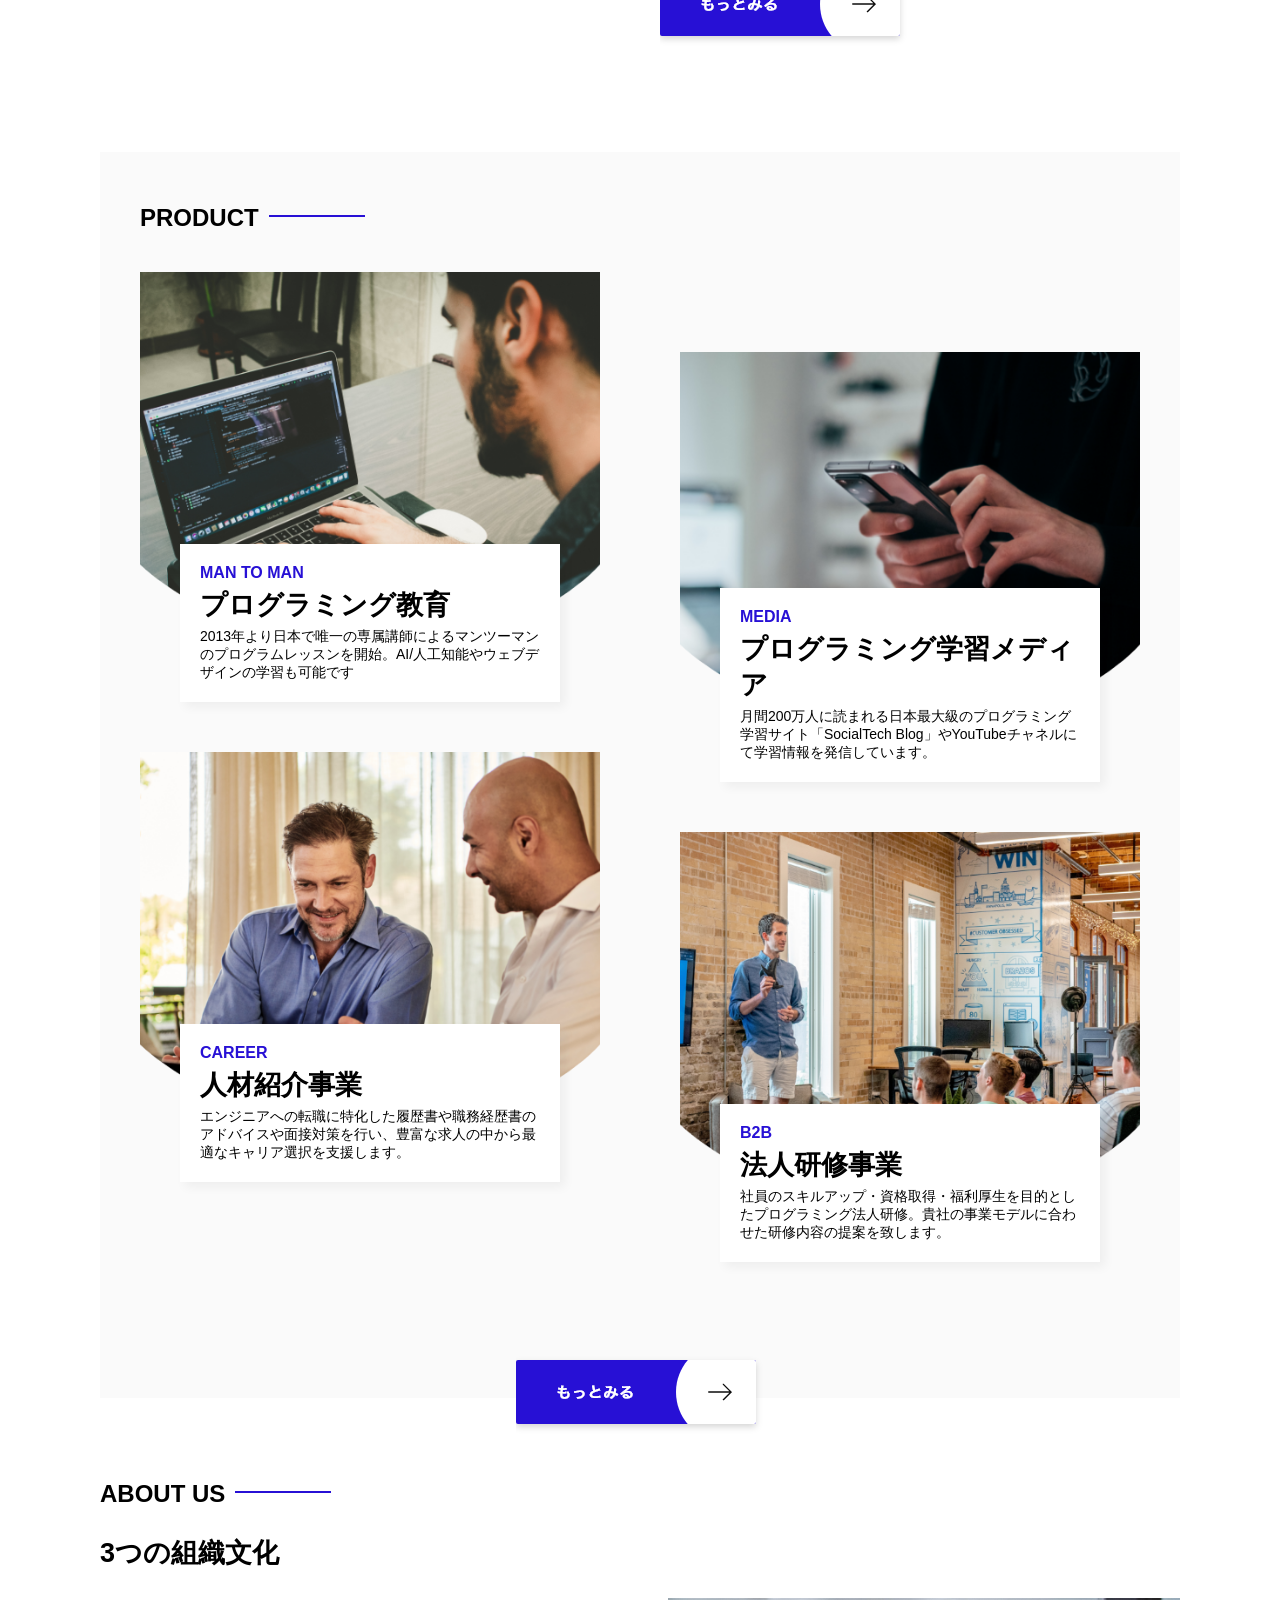
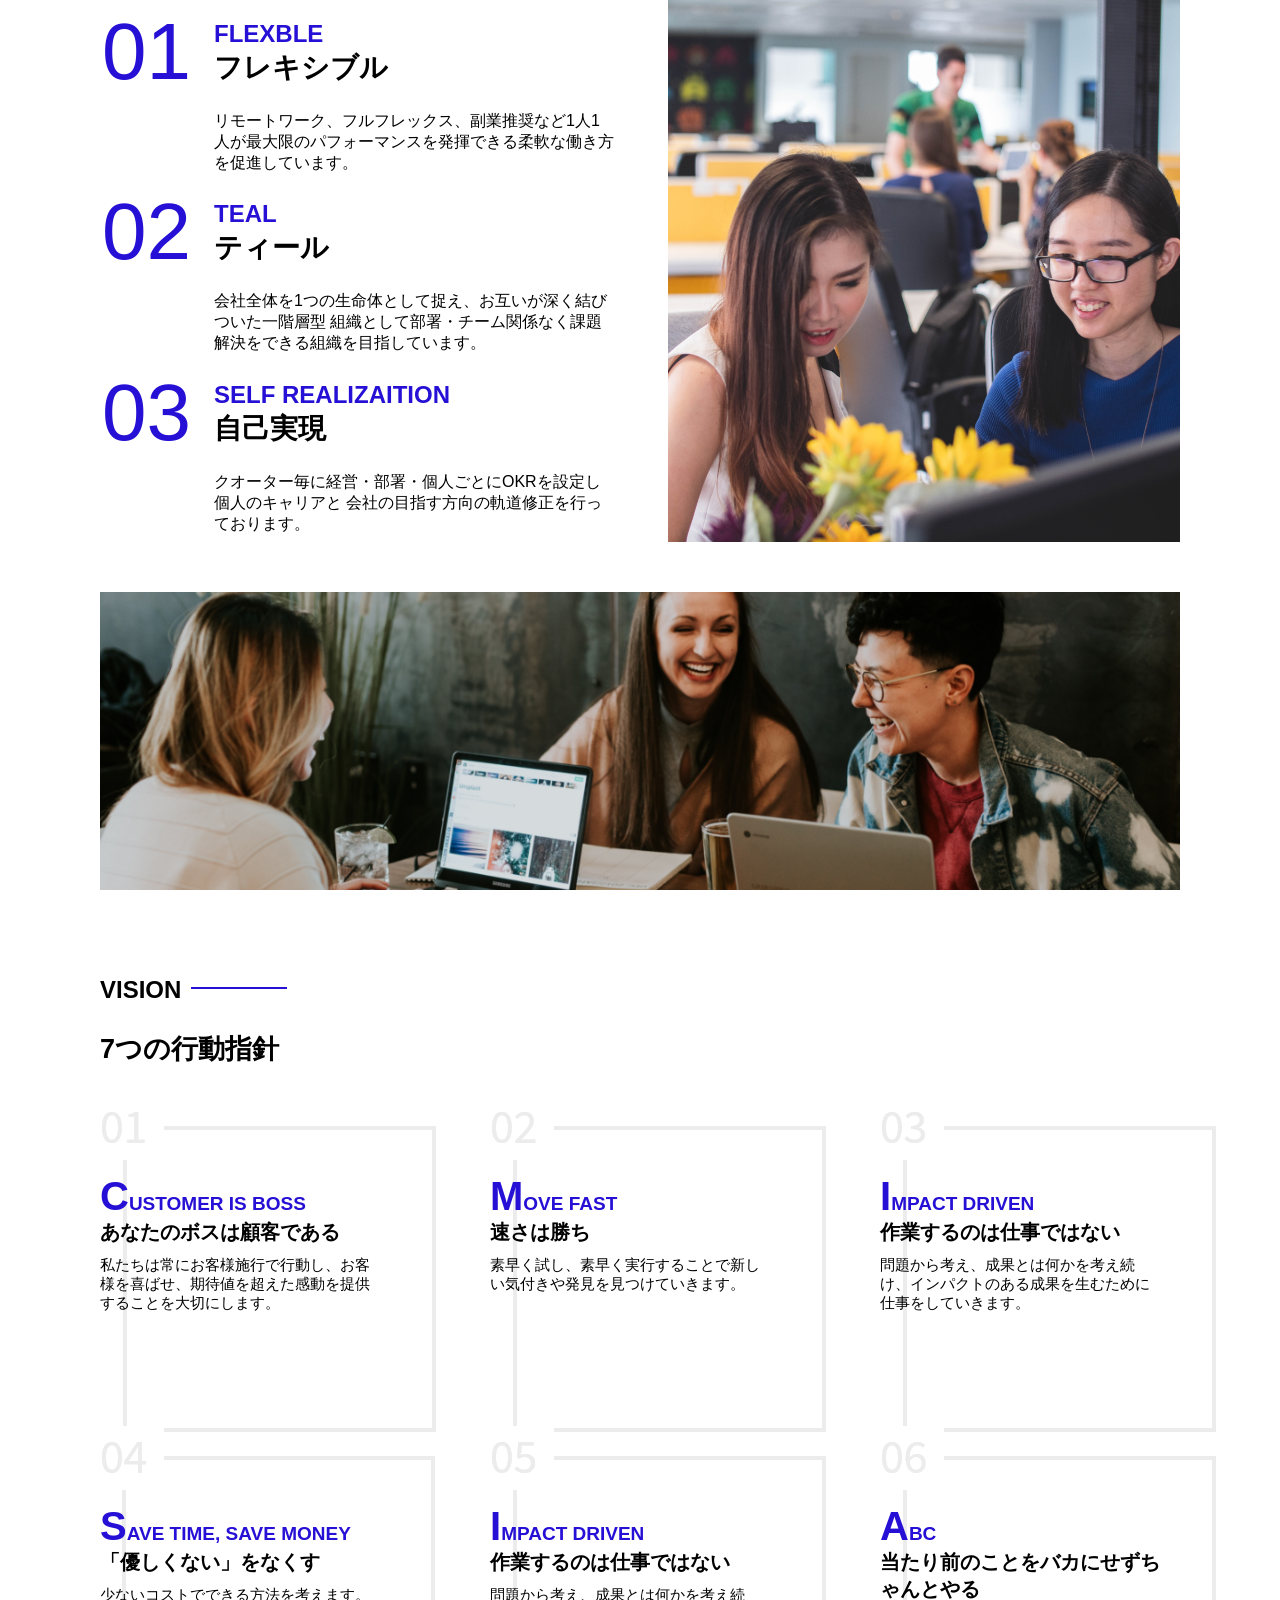
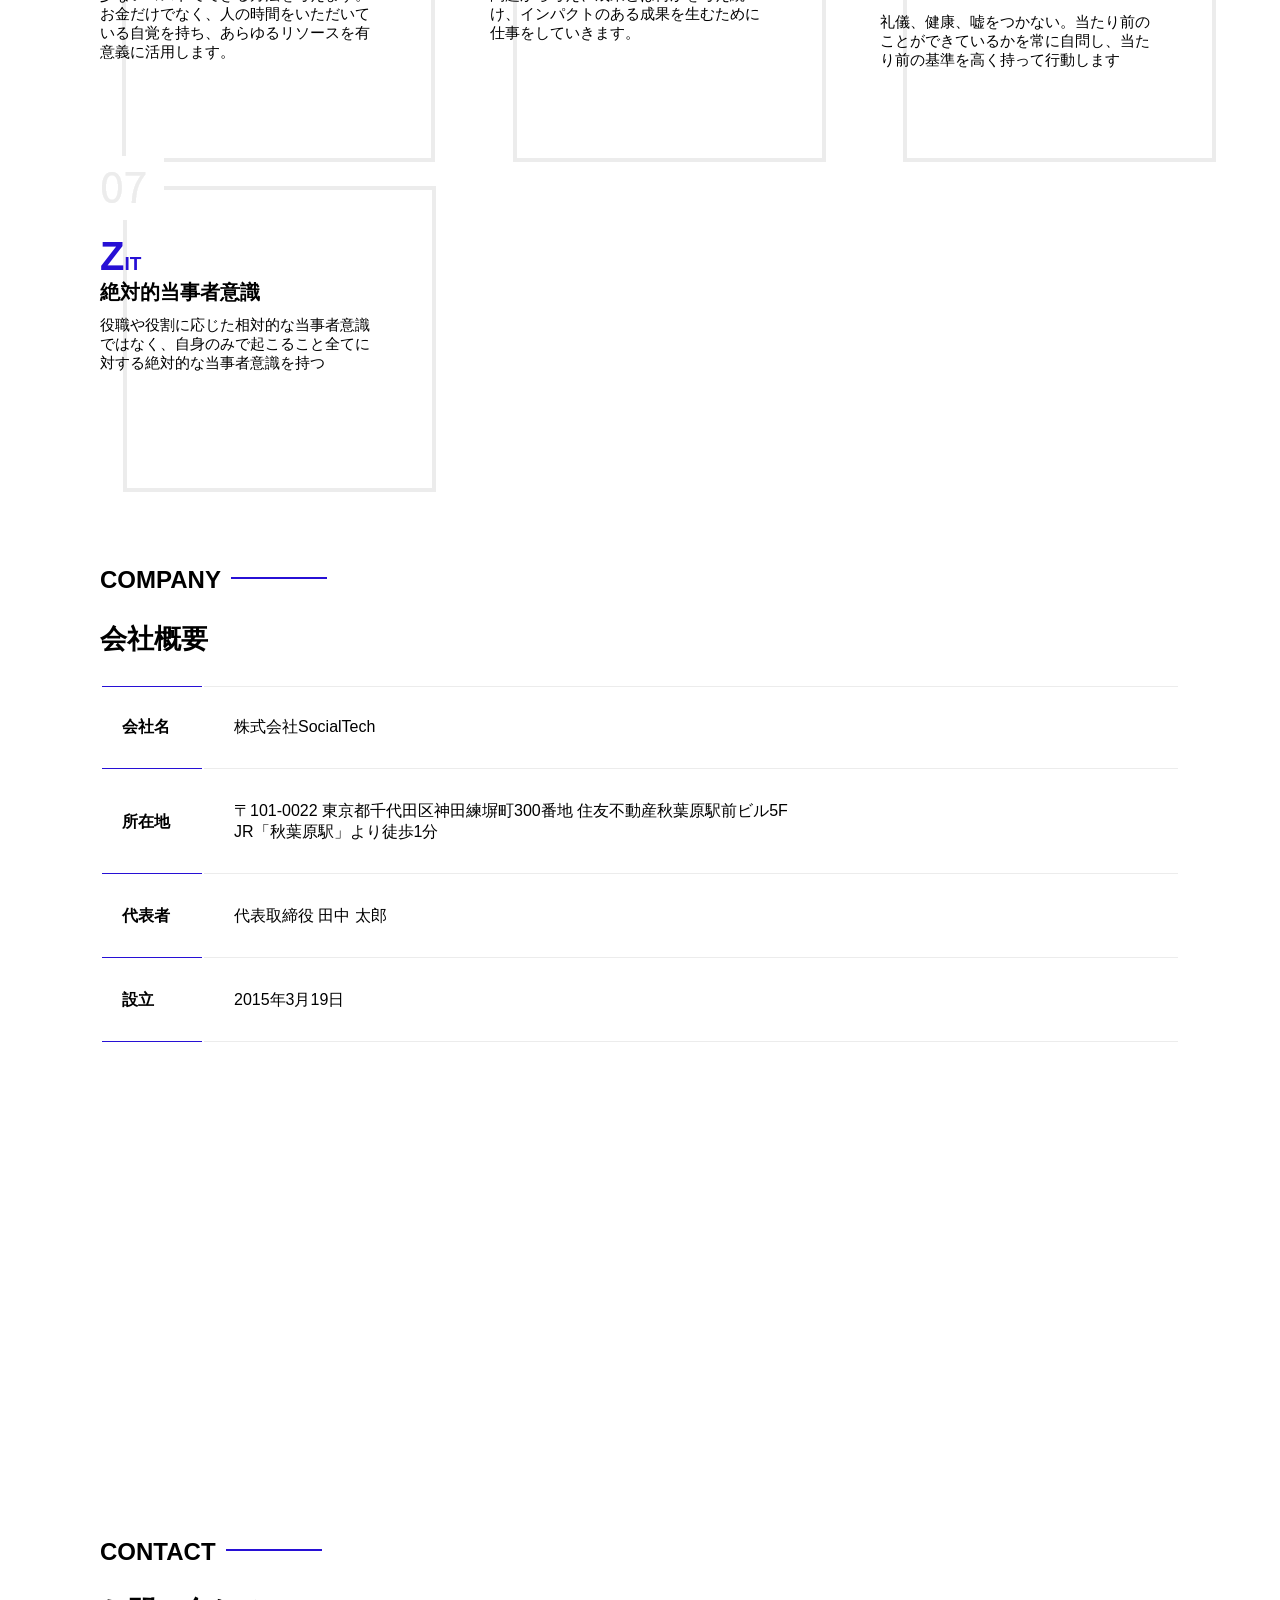
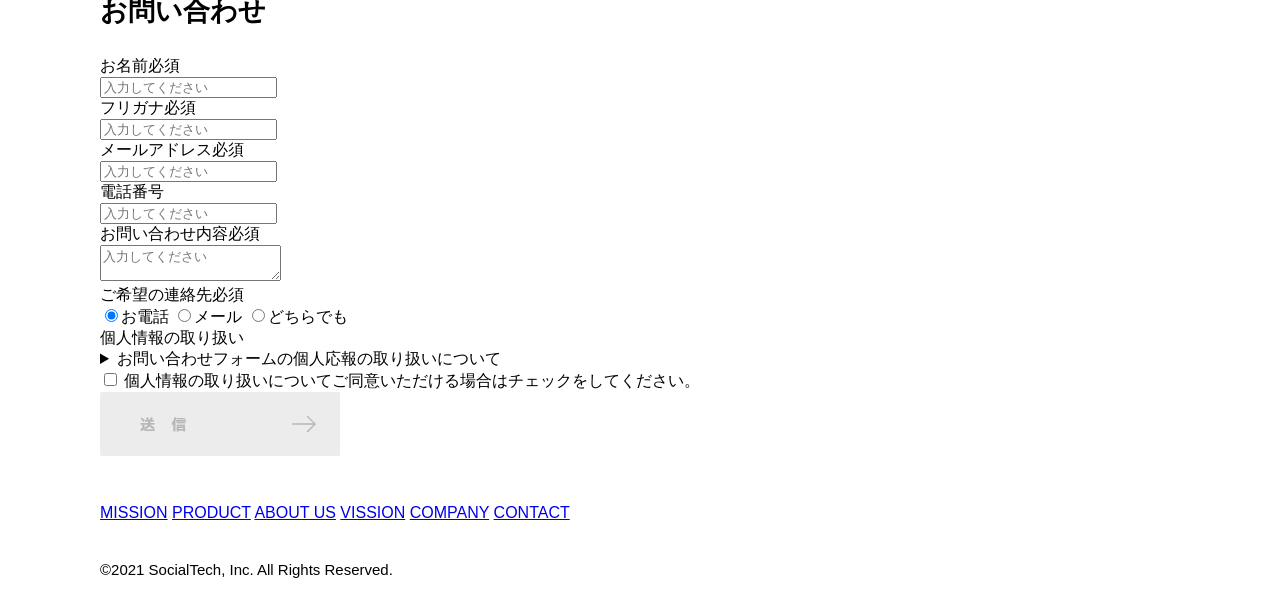
==== commit 08596b8d: "トップページのレスポンスデザイン化 index.html" ====
--- a/socialtech/index.html
+++ b/socialtech/index.html
@@ -9,9 +9,12 @@
   </head>
   <body>
     <header>
+      <!-- ロゴ -->
       <a href="index.html" id="logo">
         <img src="images/logo.png" alt="トップページに戻る">  
       </a>
+
+      <!-- PC用ナビゲーション -->
       <nav id="nav-pc">
         <ul>
           <li><a href="mission.html">MISSION</a></li>
@@ -22,6 +25,41 @@
           <li><a href="index.html#contact">CONTACT</a></li>
         </ul>
       </nav>
+      <!-- スマホ用メニューボタン -->
+       <button id="menu-sp" onclick="document.getElementById('nav-sp').style.display = 'block'">
+         <img src="images/button-menu.png" alt="ナビゲーションを開く">
+       </button>
+       <!-- スマホ用ナビゲーション -->
+        <div id="nav-sp">
+          <button id="close" onclick="document.getElementById('nav-sp').style.display = 'none'">
+            <img src="images/button-close.png" alt="ナビゲーションを閉じる">
+          </button>
+
+          <nav>
+            <ul>
+              <li>
+                <a id="logo-sp" href="index.html" onclick="document.getElementById('nav-sp').style.display = 'none'"><img src="images/logo-sp.png" alt="トップページに戻る"></a>
+              </li>
+              <li><a class="menu" href="mission.html" onclick="document.getElementById('nav-sp').style.display = 'none'">MISSION</a></li>
+              <li><a class="menu" href="product.html" onclick="document.getElementById('nav-sp').style.display = 'none'">PRODUCT</a></li>
+              <li><a class="menu" href="index.html#aboutus" onclick="document.getElementById('nav-sp').style.display = 'none'">ABOUTUS</a></li>
+              <li><a class="menu" href="index.html#vision" onclick="document.getElementById('nav-sp').style.display = 'none'">VISION</a></li>
+              <li><a class="menu" href="index.html#company" onclick="document.getElementById('nav-sp').style.display = 'none'">COMPANY</a></li>
+              <li><a class="menu" href="index.html#contact" onclick="document.getElementById('nav-sp').style.display = 'none'">CONTACT</a></li>
+            </ul>
+          </nav>
+          <div id="sns">
+            <a href="https://www.facebook.com/sejuku2013">
+              <img src="images/button-facebook.png" alt="Facebookのリンク">
+            </a>
+            <a href="https://twitter.com/ssamuraijuku">
+              <img src="images/button-twitter.png" alt="Twitterのリンク">
+            </a>
+            <a href="https://www.youtube.com/channel/UCCFOQO5aDK0xXam4cUQXT8g">
+              <img src="images/button-youtube.png" alt="youtubeのリンク">
+            </a>
+          </div>
+        </div>
     </header>
     <main>
       <article>
@@ -284,11 +322,11 @@
                 <div class="contact-heading">
                   <label class="contact-label">ご希望の連絡先<span class="contact-span">必須</span></label>
                 </div>
-              </div>
-              <div>
-                <input class="radiobutton" type="radio" value="tel" name="contact" checked><label>お電話</label>
-                <input class="radiobutton" type="radio" value="mail" name="contact" ><label>メール</label>
-                <input class="radiobutton" type="radio" value="both" name="contact" ><label>どちらでも</label>
+                <div>
+                  <input class="radiobutton" type="radio" value="tel" name="contact" checked><label>お電話</label>
+                  <input class="radiobutton" type="radio" value="mail" name="contact" ><label>メール</label>
+                  <input class="radiobutton" type="radio" value="both" name="contact" ><label>どちらでも</label>
+                </div>
               </div>
               <div>
                 <div class="contact-heading">
@@ -344,5 +382,27 @@
           </section>
       </article>
     </main>
+
+    <footer>
+      <div id="footer-logo">
+        <img src="images/logo-sp.png" alt="SocialTech">
+      </div>
+      <div id="footer-link">
+        <a href="mission.html">MISSION</a>
+        <a href="product.html">PRODUCT</a>
+        <a href="index.html#aboutus">ABOUT US</a>
+        <a href="index.html#vision">VISSION</a>
+        <a href="index.html#company">COMPANY</a>
+        <a href="index.html#contact">CONTACT</a>
+      </div>
+      <div id="sns-footer">
+        <div class="sns-btns">
+          <a href="https://www.facebook.com/sejuku2013"><img src="images/button-facebook.png" alt="Fasebookのリンク"></a>
+          <a href="https://twitter.com/samuraijuku"><img src="images/button-twitter.png" alt="Twitterのリンク"></a>
+          <a href="https://www.youtube.com/channel/UCCFOQO5aDK0xXam4cUQXT8g"><img src="images/button-youtube.png" alt="YouTubeのリンク"></a>
+        </div>
+        <p id="copyright">&copy;2021 SocialTech, Inc. All Rights Reserved.</p>
+      </div>
+    </footer>
   </body>
 </html>
--- a/socialtech/style.css
+++ b/socialtech/style.css
@@ -117,7 +117,7 @@
 #product{
   background-color: #fafafa;
   margin: 80px 0 80px 0;
-  padding-inline: 10px 40px 0px 40px;
+  padding: 10px 40px 0px 40px;
 }
 
 .product-flex{
@@ -187,3 +187,141 @@
   position: relative;
   bottom: -42px;
 }
+
+ /* ABOUT US */
+ #aboutus{
+  margin: 80px auto 80px auto;
+ }
+
+ #aboutus > div {
+   display: flex;
+ }
+
+ .culture-img{
+  width: 50%;
+  align-self: flex-start;
+ }
+
+ .culture-img2{
+  margin-top: 50px;
+  width: 100%;
+ }
+
+ .culture-table{
+  margin-right: 50px;
+ }
+ 
+ .culture-num{
+  font-size: 80px;
+  color: #2710d5;
+  padding: 0 20px 0 0;
+ }
+
+ .culture-table th{
+  text-align: left;
+  font-size: 28px;
+  font-weight: bold;
+ }
+
+ .culture-en{
+  color: #2710d5;
+  font-size: 24px;
+ }
+
+ .culture-description{
+  margin: 0;
+ }
+
+ /* VISION */
+ #vision{
+  margin: 80px auto;
+ }
+
+ #vision > div{
+  display: flex;
+  justify-content: space-between;
+  flex-wrap: wrap;
+ }
+
+ .vision-box{
+  width: 300px;
+  height: 300px;
+  margin-bottom:30px;
+  position: relative;
+ }
+
+ .vision-box > img{
+  stroke-width: 100%;
+  position: relative;
+  z-index: 30;
+ }
+
+ .vision-box > div{
+  position: absolute;
+  top: 0;
+  left: 0;
+  z-index: 31;
+  margin-right: 20px;
+ }
+
+  .vision-box > div > h4 {
+   color: #2710d5;
+   font-size: 19px;
+   margin: 80px 0 0 0;
+ }
+ 
+ .vision-box > div > h4::first-letter {
+   font-size: 40px;
+ }
+ 
+ .vision-box > div > h5 {
+   font-size: 20px;
+   margin: 0 0 0 0;
+ }
+ 
+ .vision-box > div > p {
+   margin: 10px 0 0 0;
+ }
+
+ /* 会社概要 */
+ #company{
+  margin: 80px auto 80px auto;
+ }
+
+ #company-table{
+  width: 100%;
+ }
+
+ .tableheader{
+  text-align: left;
+  padding-inline: 20px;
+  border-bottom-color: #2710d5;
+  border-bottom-width: 1px;
+  border-bottom-style: solid;
+  width: 100px;
+ }
+
+ .tableheader-first{
+  border-top-color: #2710d5;
+  border-top-width: 1px;
+  border-top-style: solid;
+ }
+
+ .cell{
+  padding:30px ;
+  border-bottom-color: #ececec;
+  border-bottom-width: 1px;
+  border-bottom-style: solid;
+ }
+
+  .cell-first {
+   border-top-color: #ececec;
+   border-top-width: 1px;
+   border-top-style: solid;
+  }
+
+  #company > iframe{
+    width: 100%;
+    height: 368px;
+    margin-top: 40px;
+  }
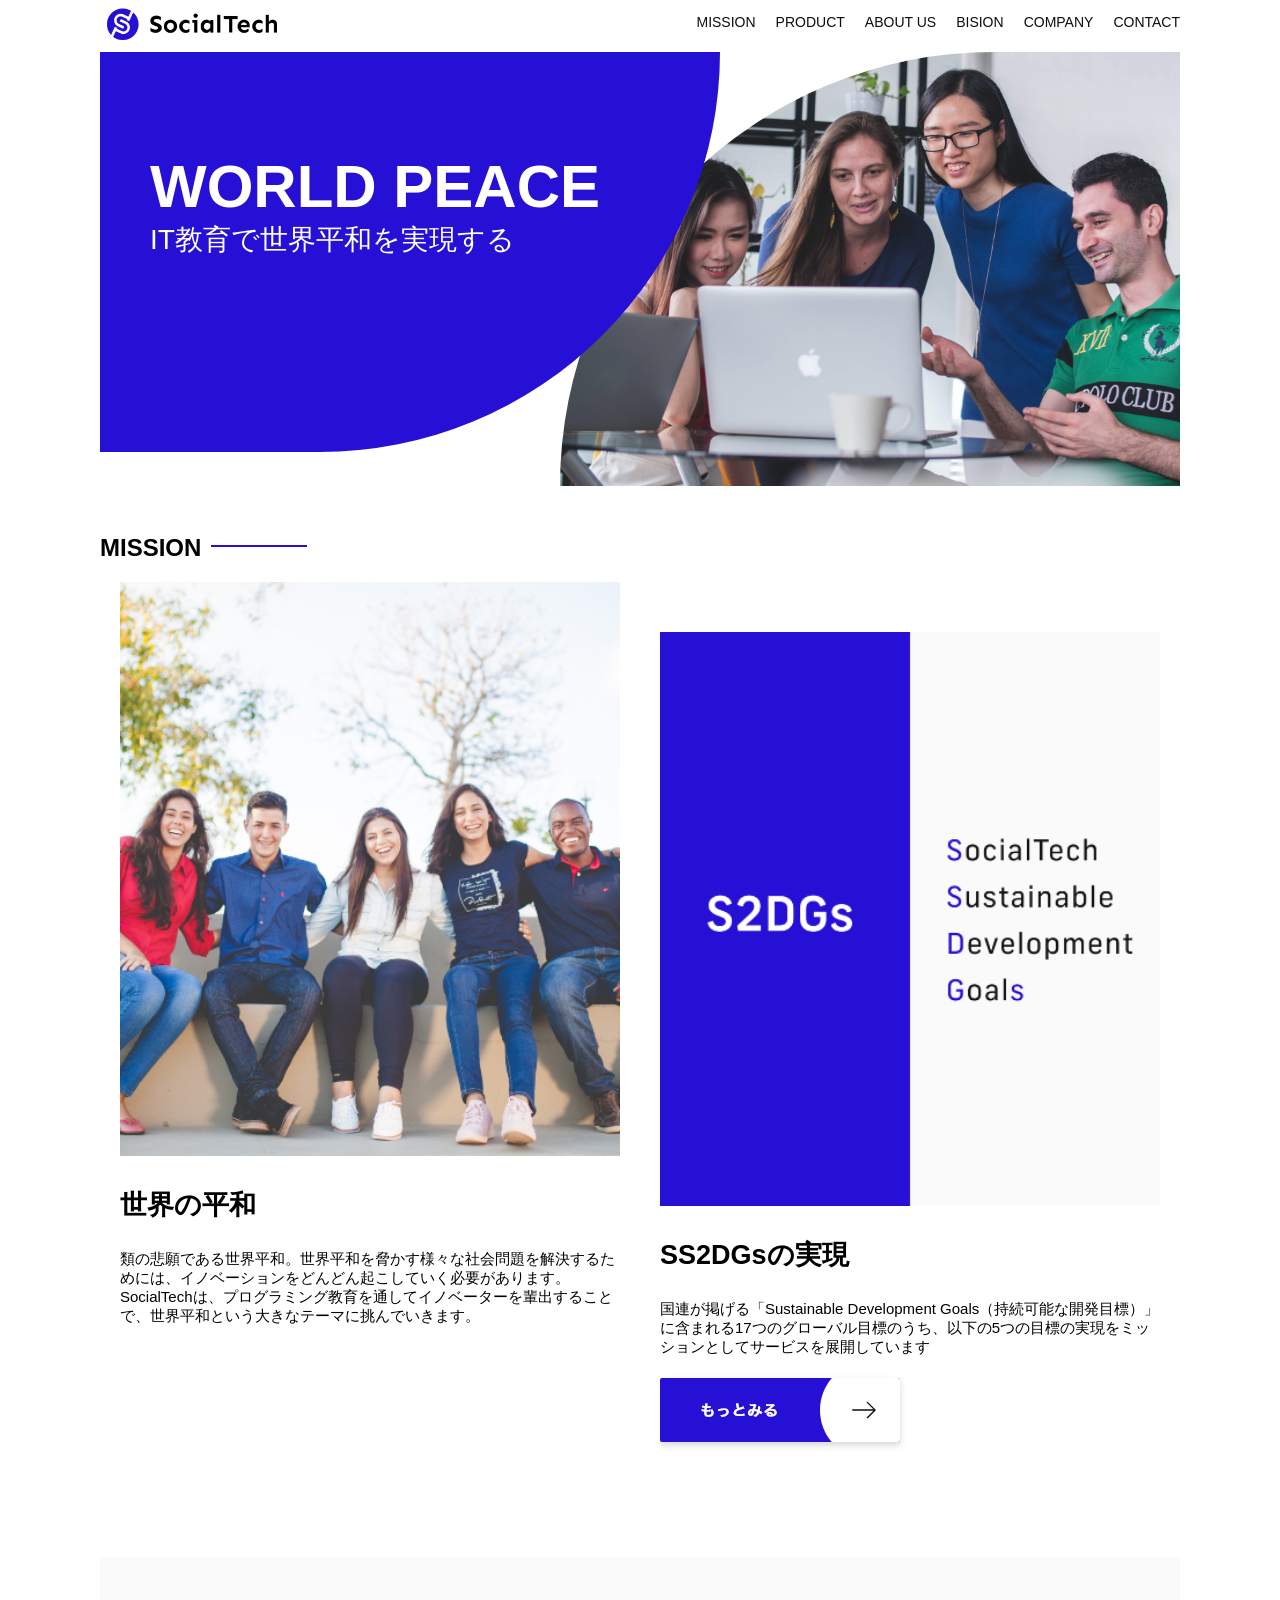
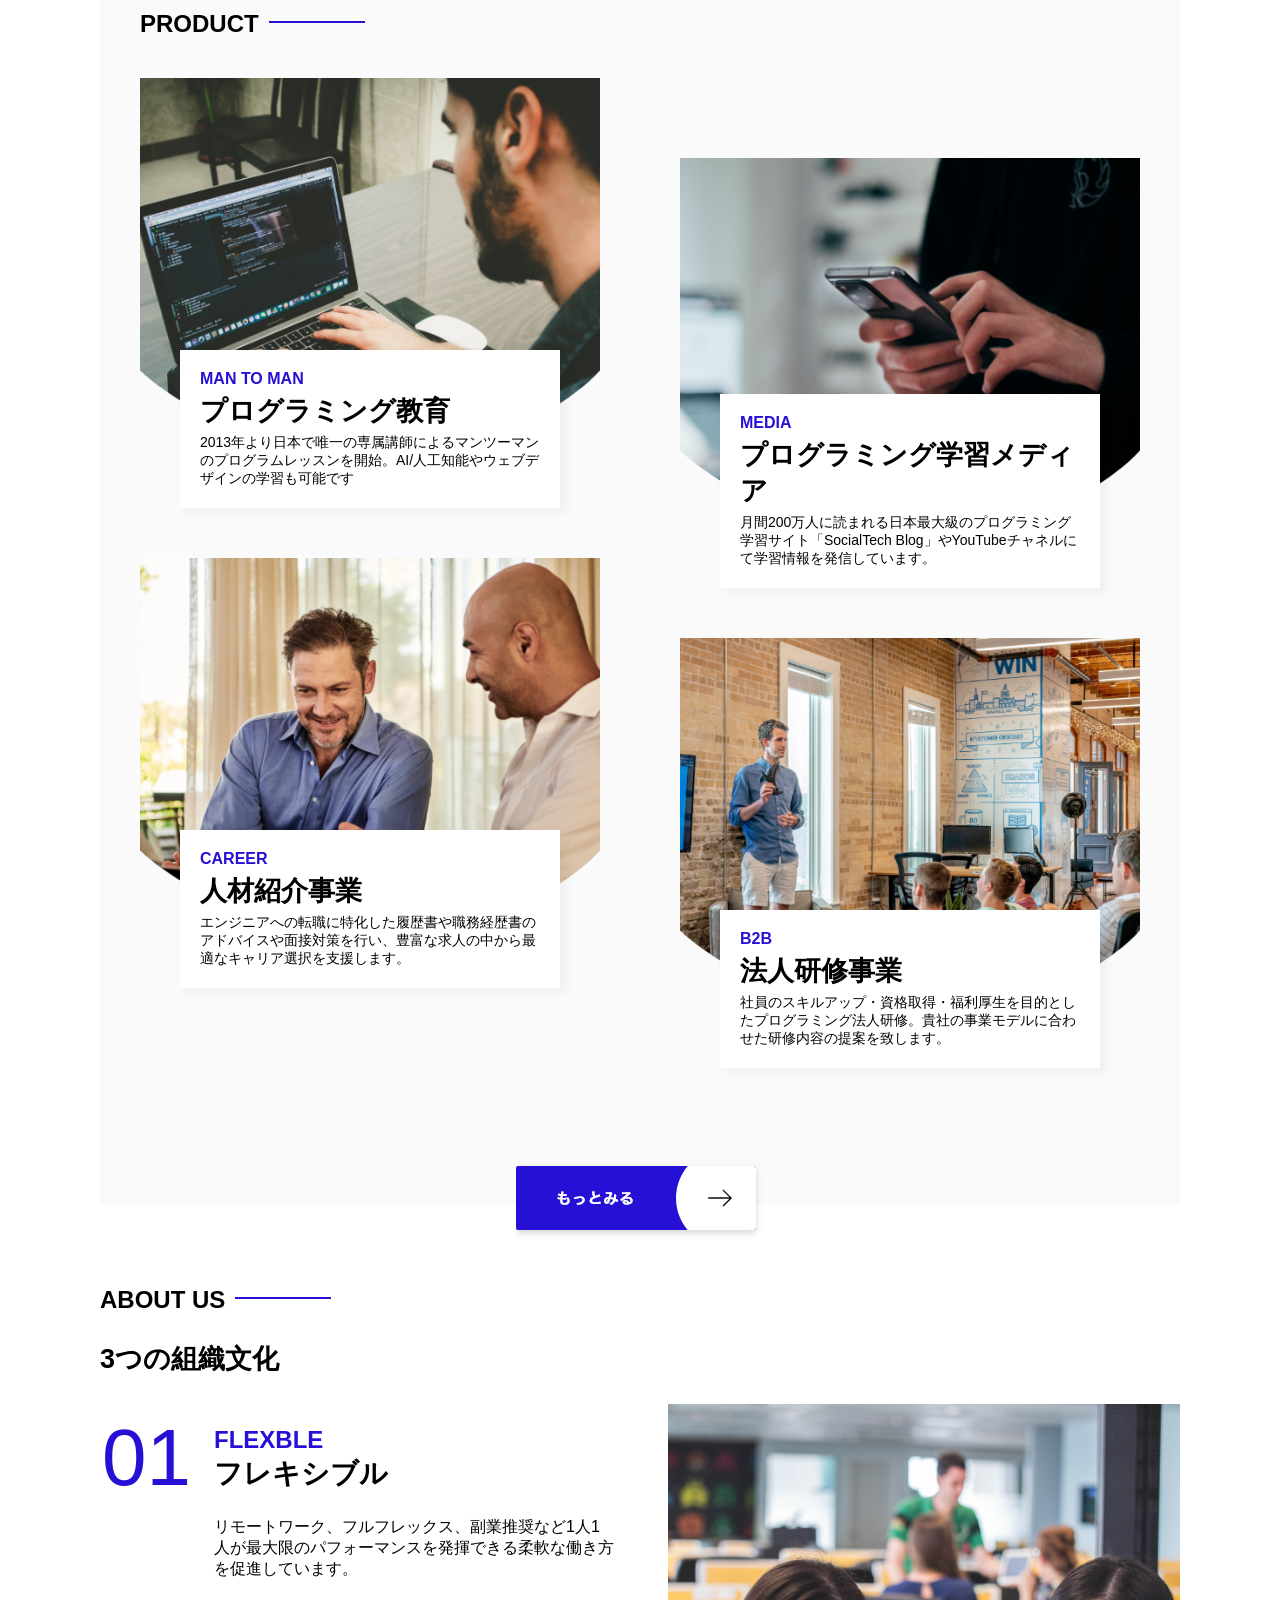
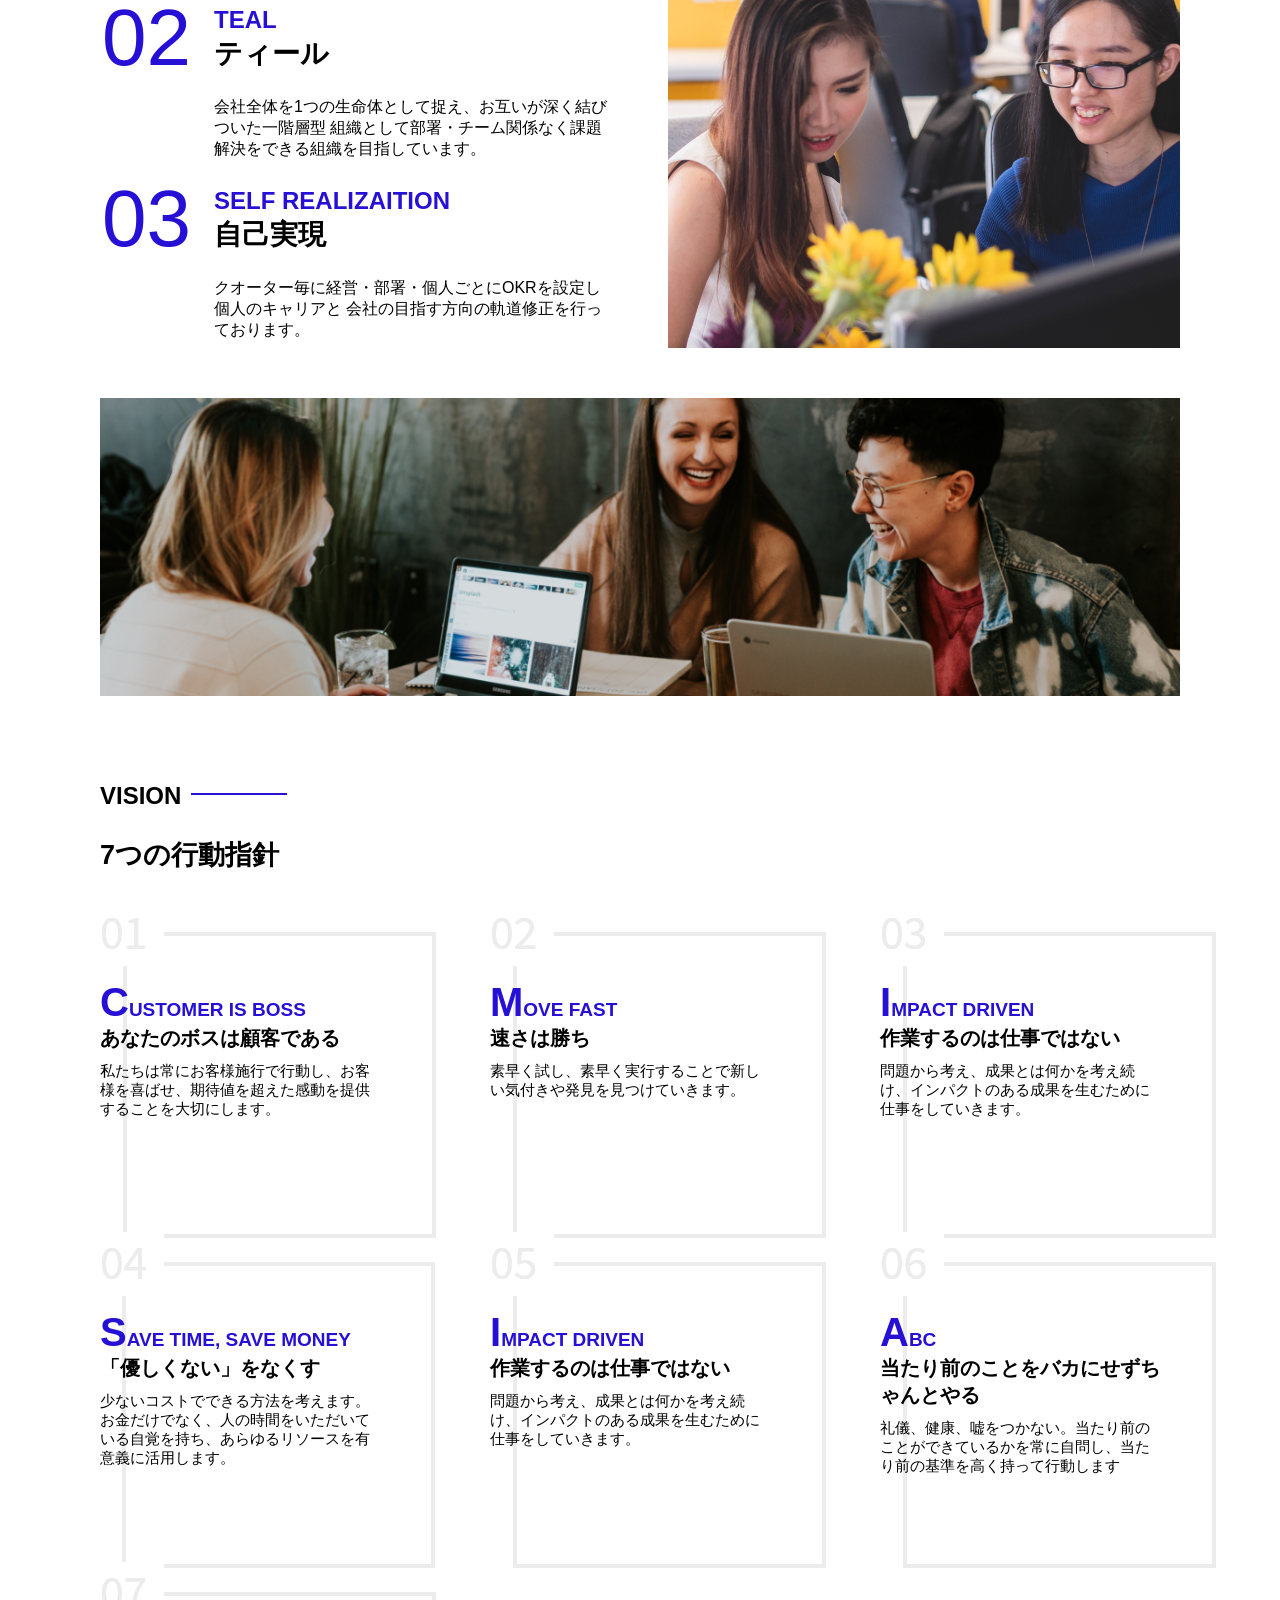
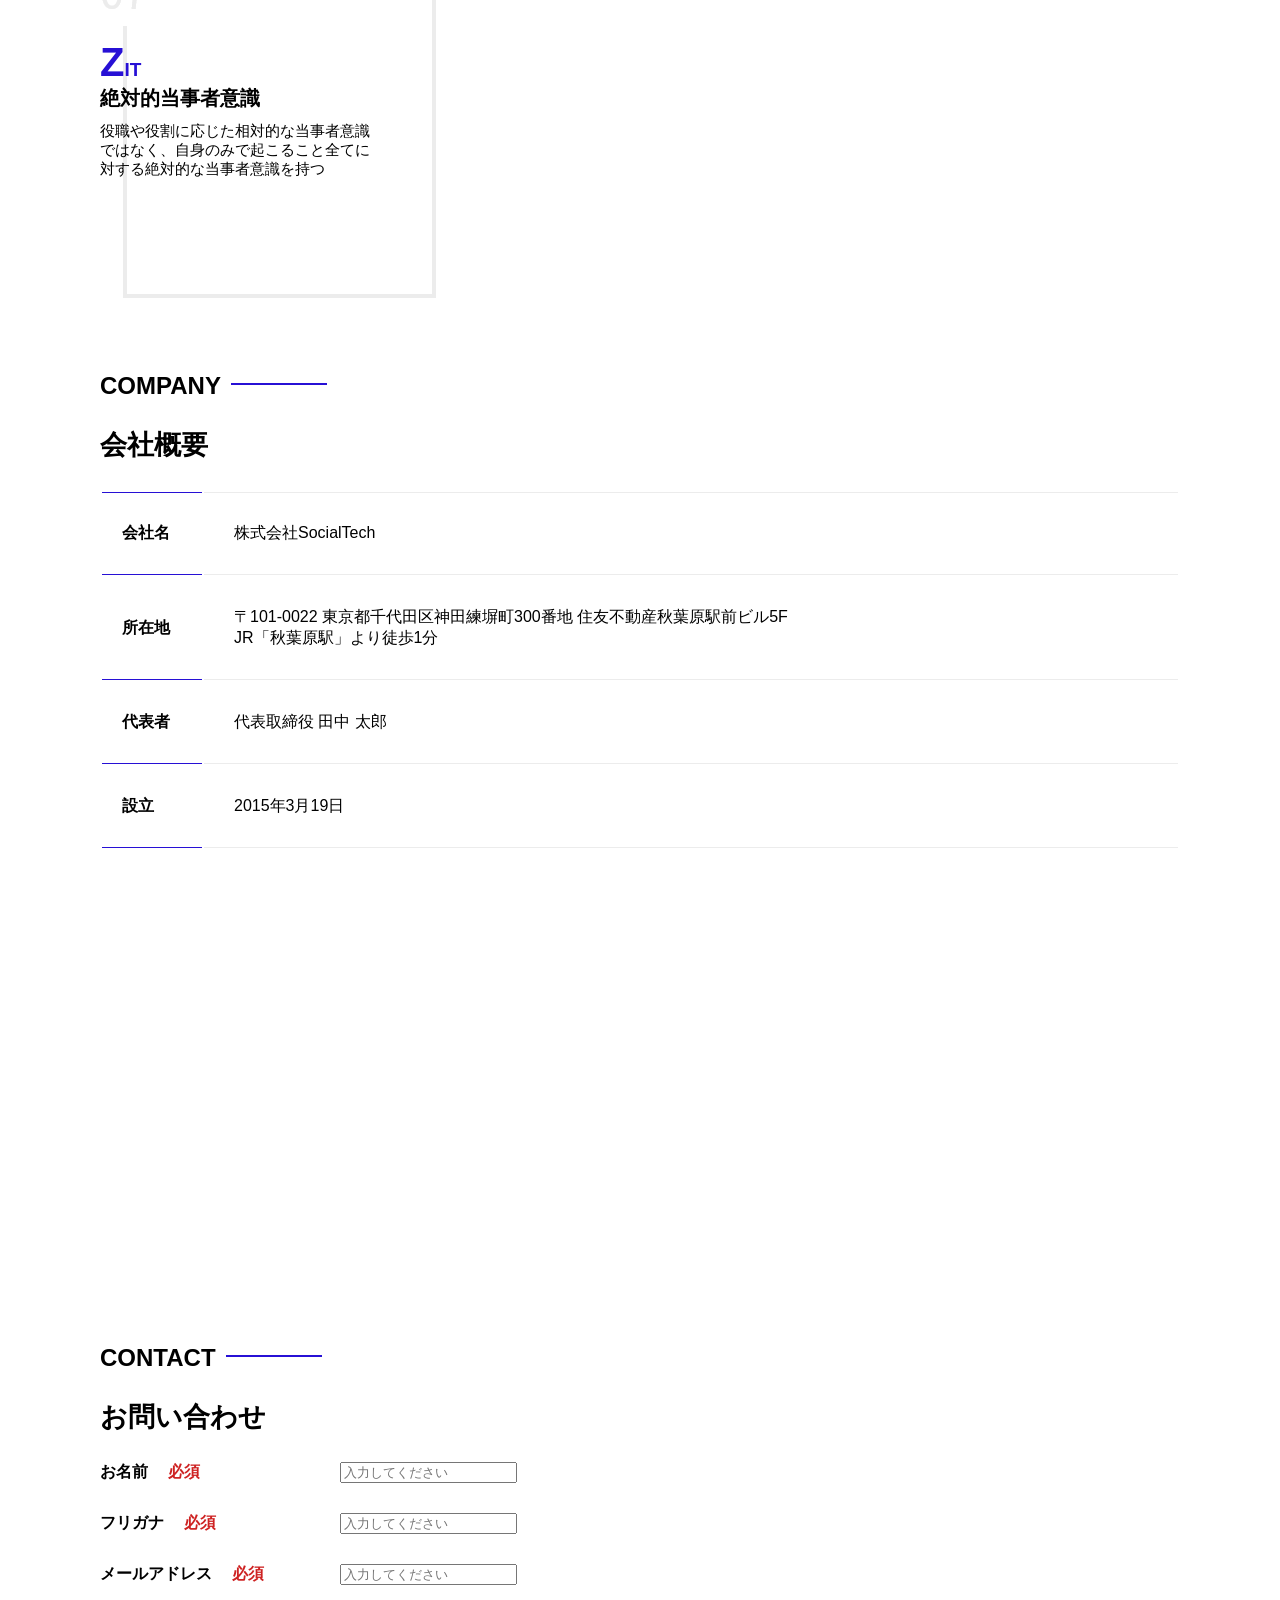
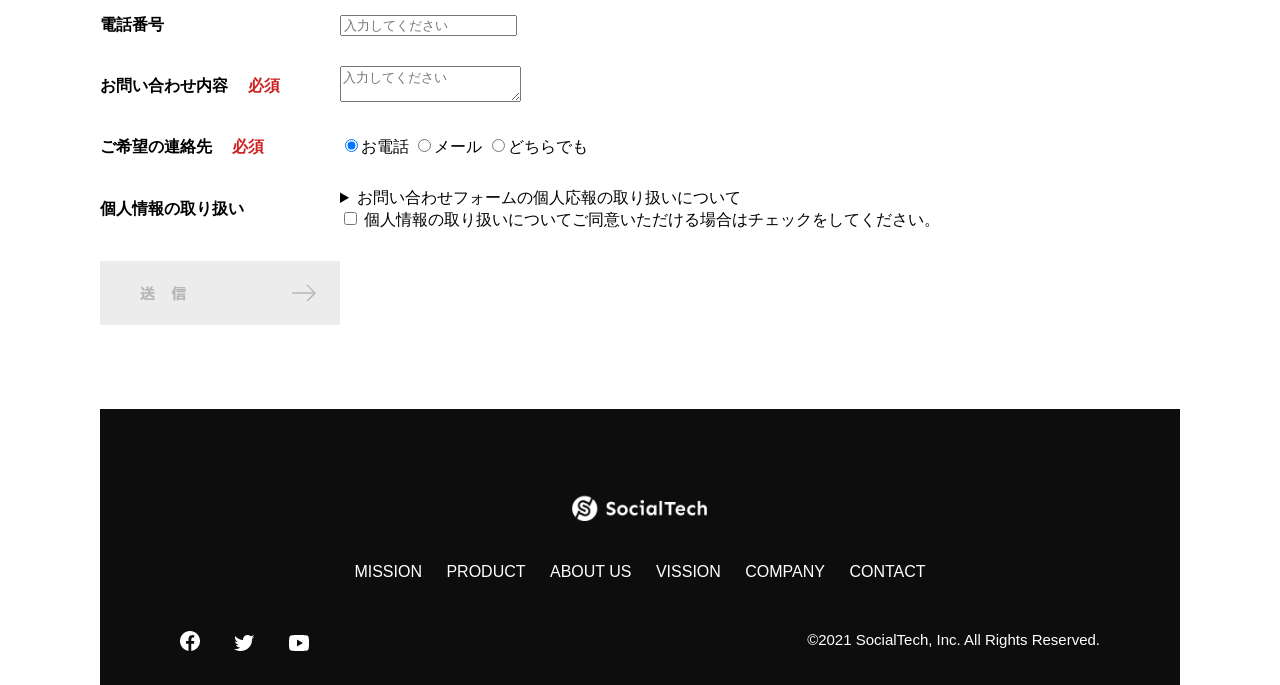
==== commit e641b8bf: "PRODUCT MISSIONアップデート" ====
--- a/socialtech/index.html
+++ b/socialtech/index.html
@@ -315,7 +315,7 @@
                   <label class="contact-label">お問い合わせ内容<span class="contact-span">必須</span></label>
                 </div>
                 <div>
-                  <textarea class="contact-texarea" placeholder="入力してください" name="message"></textarea>
+                  <textarea class="contact-textarea" placeholder="入力してください" name="message"></textarea>
                 </div>
               </div>
               <div>
@@ -405,4 +405,4 @@
       </div>
     </footer>
   </body>
-</html>
+</html>
--- a/socialtech/style.css
+++ b/socialtech/style.css
@@ -39,6 +39,13 @@
 #nav-pc a:hover{
   text-decoration: underline;
 }
+
+/* スマホ用ナビを非表示 */
+#nav-sp,
+#menu-sp{
+  display: none;
+}
+
 /* メインビジュアル*/
 #main-visual{
   position:relative;
@@ -314,14 +321,744 @@
   border-bottom-style: solid;
  }
 
-  .cell-first {
-   border-top-color: #ececec;
-   border-top-width: 1px;
-   border-top-style: solid;
-  }
-
-  #company > iframe{
-    width: 100%;
-    height: 368px;
-    margin-top: 40px;
-  }
+ .cell-first {
+  border-top-color: #ececec;
+  border-top-width: 1px;
+  border-top-style: solid;
+ }
+
+ #company > iframe {
+   width: 100%;
+   height: 368px;
+   margin-top: 40px;
+ }
+
+  /* お問い合わせ */
+  #contact{
+    margin: 80px auto 80px auto;
+  }
+
+  /* 外枠 */
+
+  #contact > form >div{
+    display: flex;
+    flex-direction: row;
+    flex-wrap: wrap;
+    padding-bottom: 30px;
+  }
+
+  /* 左列の見出し */
+  .contact-heading{
+    width:240px;
+    align-self: center;
+  }
+
+  /* 見出しのラベル */
+  .contact-label{
+    font-weight: bold;
+   }
+
+    /* 必須 */
+    .contact-span{
+      color: #ce2222;
+      margin: 0 0 0 20px;
+      font-weight: bold;
+    }
+
+    /* テキストボックス */
+  .contact-texarea{
+    border-top:0px;
+    border-left:0px;
+    border-right:0px;
+    border-bottom-width: 1px;
+    border-bottom-color: #707070;
+    background-color: #fafafa;
+    width: 400px;
+    height: 200px;
+  }
+
+  /* 個人情報の取り扱い */
+  #contact dt{
+    font-weight: bold;
+  }
+
+  #contact dd{
+    margin: 0 0 16px 0;
+  }
+
+  #contact dd p{
+    margin: 0;
+  }
+
+  #contact dd ul{
+    padding-left: 0;
+  }
+
+  #contact dd li {
+    margin-bottom: 0;
+    list-style: none;
+  }
+
+  footer{
+    background-color: #0d0d0d;
+    text-align: center;
+    padding:80px 80px 30px 80px ;
+  }
+
+  #footer-logo{
+    margin-bottom:30px ;
+  }
+
+  #footer-link{
+    margin-bottom: 50px;
+  }
+
+  #footer-link > a{
+    text-decoration: none;
+    margin: 10px;
+    color: #ffffff;
+  }
+
+  #footer-link > a:hover{
+    text-decoration: underline;
+  }
+
+  #sns-footer{
+    display: flex;
+    justify-content: space-between;
+  }
+
+  #sns-footer a{
+    margin-right: 30px;
+  }
+
+  #copyright{
+    color: #ffffff;
+    margin: 0;
+  }
+
+  /* mission.html用スタイル */
+ /* ミッションのメインビジュアル */
+ .mission-main-inner{
+  background-image: url("images/mission/mission-main.png");
+  background-repeat: no-repeat;
+  background-position-y: center;
+ }
+
+#mission-title {
+    background-color: #2710d5;
+   width: 368px;
+   color: #ffffff;
+   height: 496px;
+   border-radius: 0 248px 248px 0;
+   position: relative;
+}
+#mission-title h1 {
+   position: absolute;
+   top: 0;
+   left: 100px;
+   font-size: 80px;
+   line-height: 1;
+ }
+
+#mission-title h1 span {
+   font-size: 26px;
+}
+
+#mission-title > p {
+   position: absolute;
+   top: 350px;
+   left: 100px;
+   font-size: 16px;
+ }
+
+/* ミッションページ　S2DGSの設定 */
+#mission-s2dgs {
+   padding: 20px;
+}
+
+.mission-h2 {
+   color: #2710d5;
+   font-size: 40px;
+}
+
+.mission-h2::after {
+   content: none;
+}
+
+ /* ミッションページ　5つのゴールの設定 */
+ #mission-five-goals {
+   padding: 20px;
+   display: flex;
+ }
+
+ #mission-five-goals .five-goals-image {
+   width: 30%;
+   padding: 20px;
+ }
+ 
+ #mission-five-goals .five-goals-image img {
+   width: 100%;
+ }
+ 
+ #mission-five-goals .five-goals-read {
+   width: 70%;
+   padding: 20px;
+ }
+ 
+ #mission-five-goals .five-goals-read > div {
+   margin-bottom: 40px;
+ }
+ 
+ .fivegoals-image-right {
+   float: right;
+   margin: 20px;
+ }
+ 
+ .fivegoals-image-left {
+   float: left;
+   margin: 20px;
+ }
+ 
+ .fivegoals-number {
+   color: #2710d5;
+   font-size: 48px;
+   font-weight: bold;
+   margin: 0;
+ }
+ 
+ .fivegoals-h3 {
+   font-size: 28px;
+   margin: 0;
+ }
+ 
+ .fivegoals-p {
+   margin: 0;
+ }
+
+/* プロダクトのページ */
+.product-main-inner{
+  background-image: url("images/product/product-main.png");
+  background-repeat: no-repeat;
+  background-position-y:center ;
+}
+#product-title {
+   background-color: #2710d5;
+   width: 368px;
+   color: #ffffff;
+   height: 496px;
+   border-radius: 0 248px 248px 0;
+   position: relative;
+ }
+
+#product-title h1 {
+   position: absolute;
+   top: 0;
+   left: 100px;
+   font-size: 80px;
+   line-height: 1;
+ }
+
+#product-title h1 span {
+   font-size: 26px;
+}
+
+#product-title > p {
+   position: absolute;
+   top: 350px;
+   left: 100px;
+   font-size: 16px;
+}
+
+ /* セクション */
+ .product-section {
+   display: flex;
+   padding: 20px 20px 0;
+ }
+ 
+ .product-section .product-section-img {
+   width: 450px;
+ }
+ 
+ /* 左が画像のセクション*/
+ .product-section-left .product-section-img img {
+   width: 100%;
+   padding: 0 40px 30px 0;
+   border-radius: 0 432px 0 0;
+ }
+ 
+ .product-section-left .product-read {
+   width: 50%;
+   flex-grow: 1;
+ }
+ 
+ .product-section-left .product-read p {
+   margin-bottom: 0;
+ }
+ 
+ /* 右が画像のセクション*/
+ .product-section-right {
+   justify-content: space-between;
+ }
+ 
+ .product-section-right .product-section-img img {
+   width: 100%;
+   padding: 0 0 30px 40px;
+   border-radius: 432px 0 0 0;
+ }
+ 
+ .product-section-right .product-read {
+   width: 500px;
+ }
+ 
+ .product-h2 {
+   color: #2710d5;
+   font-size: 24px;
+   margin: 0;
+ }
+ 
+ .product-h3 {
+   font-size: 28px;
+   margin: 0;
+ }
+
+
+  /* スマホ用のスタイル */
+ @media screen and (max-width: 767px) {
+   /* PC用ナビゲーション非表示 */
+   #nav-pc {
+     display: none;
+   }
+    /* ハンバーガーメニュー */
+    #menu-sp{
+      display: block;
+      background-color: transparent;
+      float: right;
+      padding: 0;
+      border:none;
+    }
+      
+      /* スマホ用ナビゲーション表示切替 */
+      /* 初期状態、レイアウトと非表示設定 */
+    #nav-sp{
+     background-color: #2710d5;
+     position: fixed;
+     left: 0;
+     top: 0;
+     height: 100%;
+     width: 100%;
+     display: none;
+     z-index: 100;   
+      }
+
+      /* ボタン */
+      #close{
+        position: absolute;
+        top: 20px;
+        right: 20px;
+        background-color: transparent;
+        border: none;
+      }
+
+      #nav-sp nav ul{
+        list-style: none;
+      }
+
+      /* ナビゲーションメニュー用ロゴ； */
+      #logo-sp{
+        margin: 80px 0 30px 20px;
+      }
+
+      /* ナビゲーションのリンクの装飾設定 */
+
+      #nav-sp nav a{
+        display: block;
+        color: #ffffff;
+      }
+
+      #nav-sp nav a:hover{
+        text-decoration: underline;
+      }
+
+      #nav-sp .menu{
+        text-decoration: none;
+        margin: 0 20px 0 20px;
+        height: 44px;
+        font-size: 16px;
+        background-image: url("images/arrow.png");
+        background-repeat: no-repeat;
+        background-position: right top;
+      }
+
+      #sns{
+        position: absolute;
+        bottom: 20px;
+        left: 20px;
+      }
+
+      #sns > a{
+        margin-right: 30px;
+      }
+      
+ /* メインビジュアル */
+   #main-visual {
+     position: relative;
+     height: 470px;
+   }
+ 
+   #main-visual > div {
+     text-align: center;
+     height: 280px;
+   }
+ 
+   #main-visual h1 {
+     font-size: 28px;
+     margin: 90px 0 0 0;
+   }
+ 
+   #main-visual > div > p {
+     margin: 0;
+     font-size: 15px;
+   }
+ 
+   #main-visual > img {
+     width: 100%;
+     border-radius: 476px 0 0 0;
+     top: auto;
+     bottom: 0;
+   }
+  /*見出し*/
+   h2 {
+     margin: 15px 0 15px 0;
+   }
+   
+   h3 {
+     font-size: 24px;
+     margin: 10px 0 0 0;
+   }
+  /* ミッション */
+   #mission {
+     margin: 20px 0 20px 0;
+     padding: 0 20px 0 20px;
+   }
+ 
+   #mission-flex {
+     flex-direction: column;
+   }
+ 
+   #mission-flex > div {
+   width: 100%;
+   margin: 0;
+    }
+
+    /* プロダクト */
+    #product{
+      margin: 0;
+      padding: 10px 20px 0 20px;
+    }
+
+    /* 外枠 */
+    #product .product-flex{
+      flex-direction: column;
+      margin-top: 0;
+    }
+
+    /* 左右のカラム　スマホは縦並び */
+    #product-left,
+    #product-right{
+      width: 100%;
+      margin: 0;
+    }
+
+    /* 画像+説明の枠 */
+    #product-left >div,
+    #product-right >div{
+      height: auto;
+      margin: 0;
+    }
+
+    /* 説明文の枠 */
+    .product-explain{
+      position: relative;
+      margin: 0;
+    }
+
+    .product-explain > h3{
+      margin: 10px 0 10px 0;
+      font-size: 24px;
+    }
+
+    /* もっと見るボタン */
+    #product-more{
+      text-align: left;
+    }
+     /* ABOUT US */
+   #aboutus {
+     margin: 80px 20px 80px 20px;
+   }
+  #aboutus > div {
+     flex-direction: column;
+  }
+   .culture-table th {
+     font-size: 16px;
+   }
+
+   .culture-table {
+     margin-right: 0;
+     padding-right: 20px;
+     order: 2;
+   }
+
+   .culture-img {
+     width: 100%;
+     order: 1;
+   }
+
+   .culture-img2 {
+     margin-top: 0;
+   }
+
+   .culture-num {
+     padding: 0;
+   }
+
+   .culture-description {
+     margin: 0;
+   }
+
+   /* ビジョン */
+   #vision {
+     margin: 80px 20px 80px 20px;
+   }
+
+   .vision-box > img {
+     position: absolute;
+     top: 0;
+     left: 0;
+   }
+
+  .vision-box > div > h4 {
+     margin: 60px 0 0 0;
+   }
+
+  /*会社概要*/
+   #company {
+     margin: 0 20px 0 20px;
+   }
+
+   #company > h3 {
+     margin-bottom: 20px;
+   }
+  .tableheader {
+     width: 50px;
+   }
+
+   .cell {
+     padding: 20px;
+   }
+
+   #company > iframe {
+     height: 240px;
+   }
+
+  /* お問い合わせ */
+   #contact {
+     margin: 80px 20px 80px 20px;
+   }
+
+  #contact > h3 {
+   margin-bottom: 20px;
+  }
+
+  #contact > form > div {
+   flex-direction: column;
+   margin-bottom: 20px;
+  }
+
+  .contact-heading {
+   align-self: auto;
+   margin-bottom: 20px;
+  }
+
+  contact-textbox {
+   min-width: 300px;
+   width: 100%;
+  }
+
+  .contact-textarea {
+   height: 150px;
+   width: 100%;
+  }
+
+  .radiobutton {
+   margin-bottom: 20px;
+  }
+
+  /* フッター */
+  footer {
+   padding: 30px 20px 50px 20px;
+   text-align: left;
+  }
+
+  #footer-link > a {
+   margin: 0 20px 30px 0;
+   display: block;
+   background-image: url("images/arrow.png");
+   background-repeat: no-repeat;
+   background-position: right top;
+  }
+
+  #footer-link > a:hover {
+   text-decoration: underline;
+  }
+
+  #sns-footer {
+   flex-direction: column;
+   justify-content: flex-start;
+  }
+
+  #copyright {
+   font-size: 12px;
+   margin-top: 30px;
+  }
+
+  #mission-main{
+   height: 256px;
+   margin-top: 4%;
+   position: relative;
+  }
+
+  .mission-main-inner{
+   height: 80%;
+   background-size: cover;
+  }
+
+  #mission-title{
+   width: 136px;
+   height: 256px;
+   position: absolute;
+   top: -10%;
+  }
+
+  #mission-title > h1{
+   left: 20px;
+   font-size: 40px;
+  }
+
+  #mission-title h1 span{
+   font-size: 18px;
+  }
+
+  #mission-title > p{
+   top: 180px;
+   left: 20px;
+   font-size: 13px;
+  }
+
+  .mission-h2{
+   font-size: 38px;
+   margin: 0;
+  }
+
+  .mission-h2::after{
+   content: none;
+  }
+
+  #mission-s2dgs > img {
+   width: 100%;
+  }
+
+  /* ミッションページ　5つのゴールの設定 */
+  #mission-five-goals {
+   flex-direction: column;
+  }
+
+  #mission-five-goals > div {
+   padding: 0;
+  }
+
+  #mission-five-goals .five-goals-image,
+  #mission-five-goals .five-goals-read {
+   width: 100%;
+   padding: 0;
+  }
+
+  #mission-five-goals .five-goals-read > div {
+    display: flex;
+    flex-direction: column;
+  }
+
+  .fivegoals-image-right,
+  .fivegoals-image-left {
+   align-self: center;
+  }
+
+ /* プロダクトページ */
+  #product-main {
+    height: 256px;
+    margin-top: 4%;
+    position: relative;
+  }
+
+  .product-main-inner {
+    height: 80%;
+    background-size: cover;
+  }
+
+  #product-title {
+   width: 136px;
+   height: 256px;
+   position: absolute;
+   top: -10%;
+  }
+
+  #product-title h1 {
+   left: 20px;
+   font-size: 40px;
+  }
+
+  #product-title h1 span {
+   font-size: 18px;
+  }  
+
+  #product-title > p {
+    top: 180px;
+    left: 20px;
+    font-size: 13px;
+  }  
+
+   /* セクション */
+   .product-section {
+     flex-direction: column;
+   }
+ 
+   .product-section .product-section-img {
+     width: 100%;
+   }
+   
+   .product-section .product-section-img img {
+     width: 100%;
+     padding: 0;
+   }
+ 
+   /* 左が画像のセクション*/
+   .product-section-left .product-section-img img {
+     border-radius: 0 300px 0 0;
+   }
+ 
+   .product-section-left .product-read {
+     width: 100%;
+     flex-grow: 1;
+   }
+ 
+   /* 右が画像のセクション*/
+   .product-section-right .product-section-img img {
+     order: 1;
+     border-radius: 300px 0 0 0;
+   }
+ 
+   .product-section-right .product-read {
+     order: 2;
+     width: 100%;
+   }  
+}
